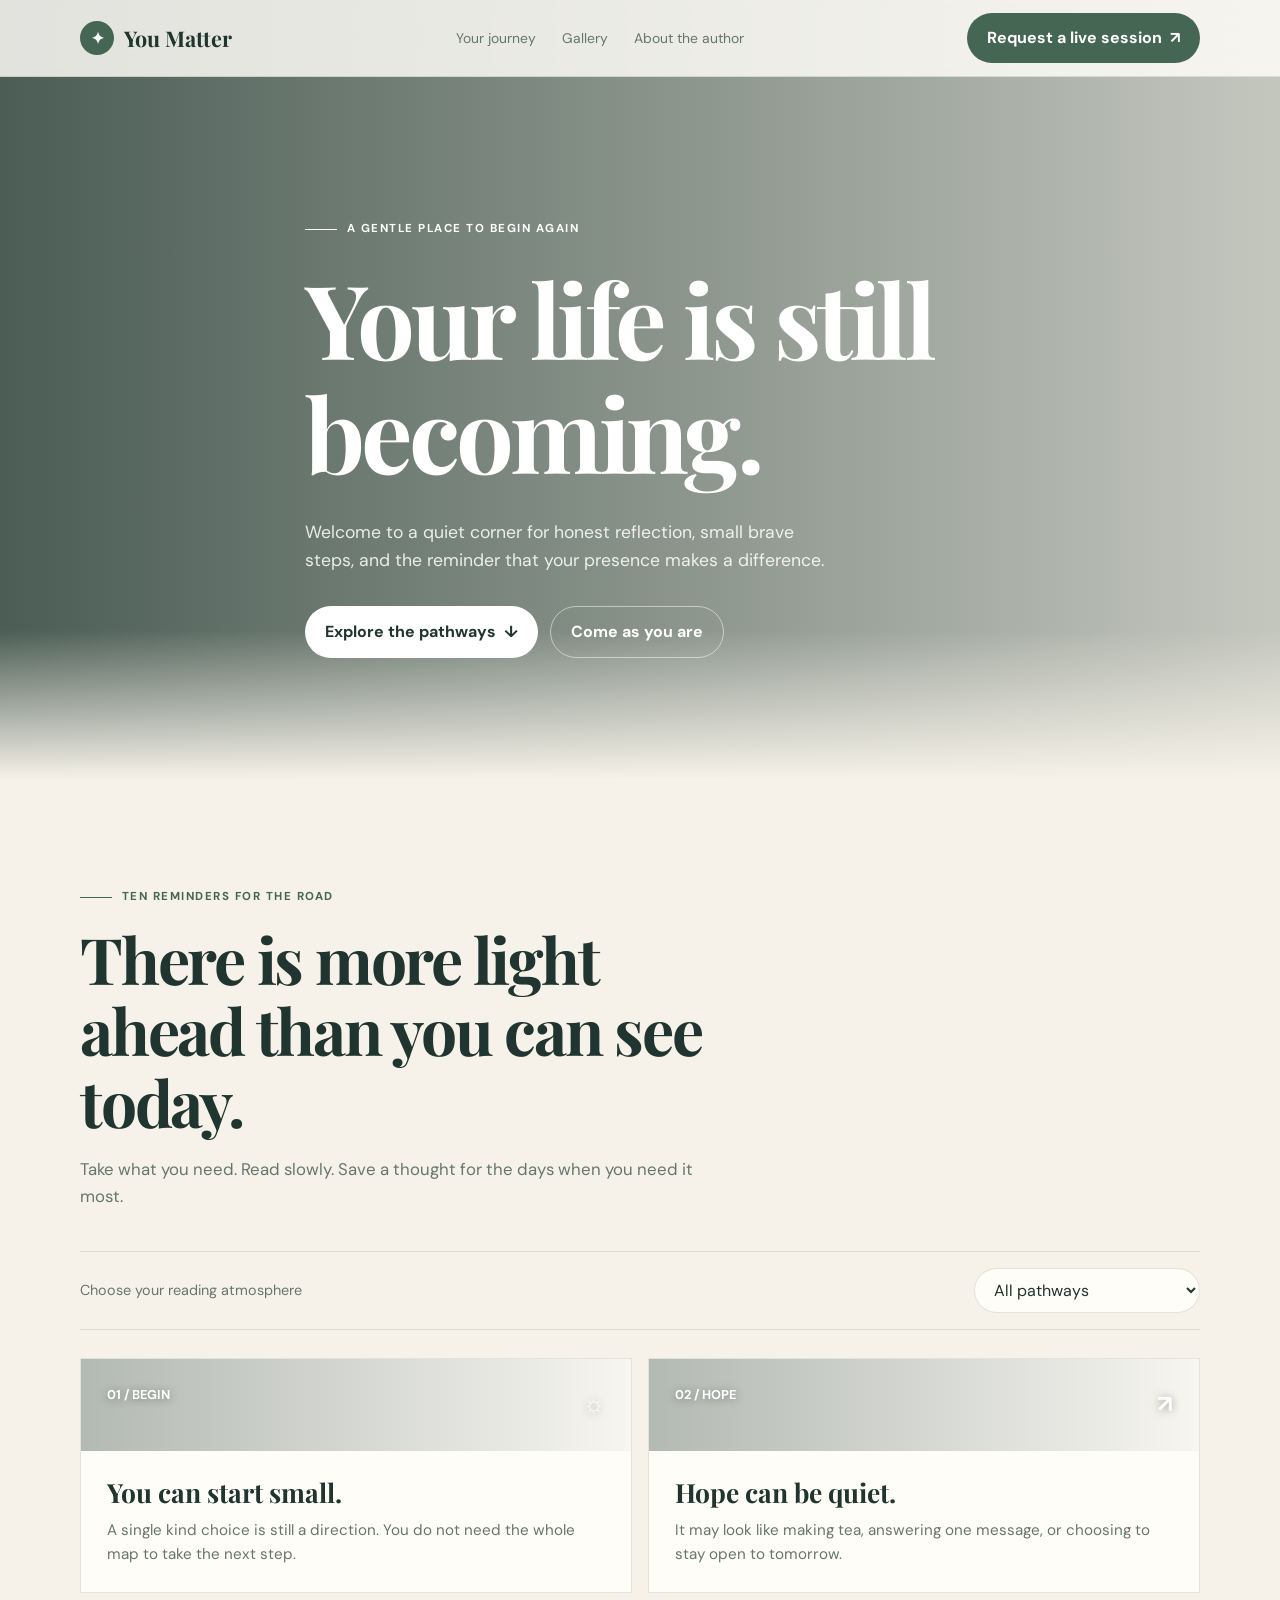
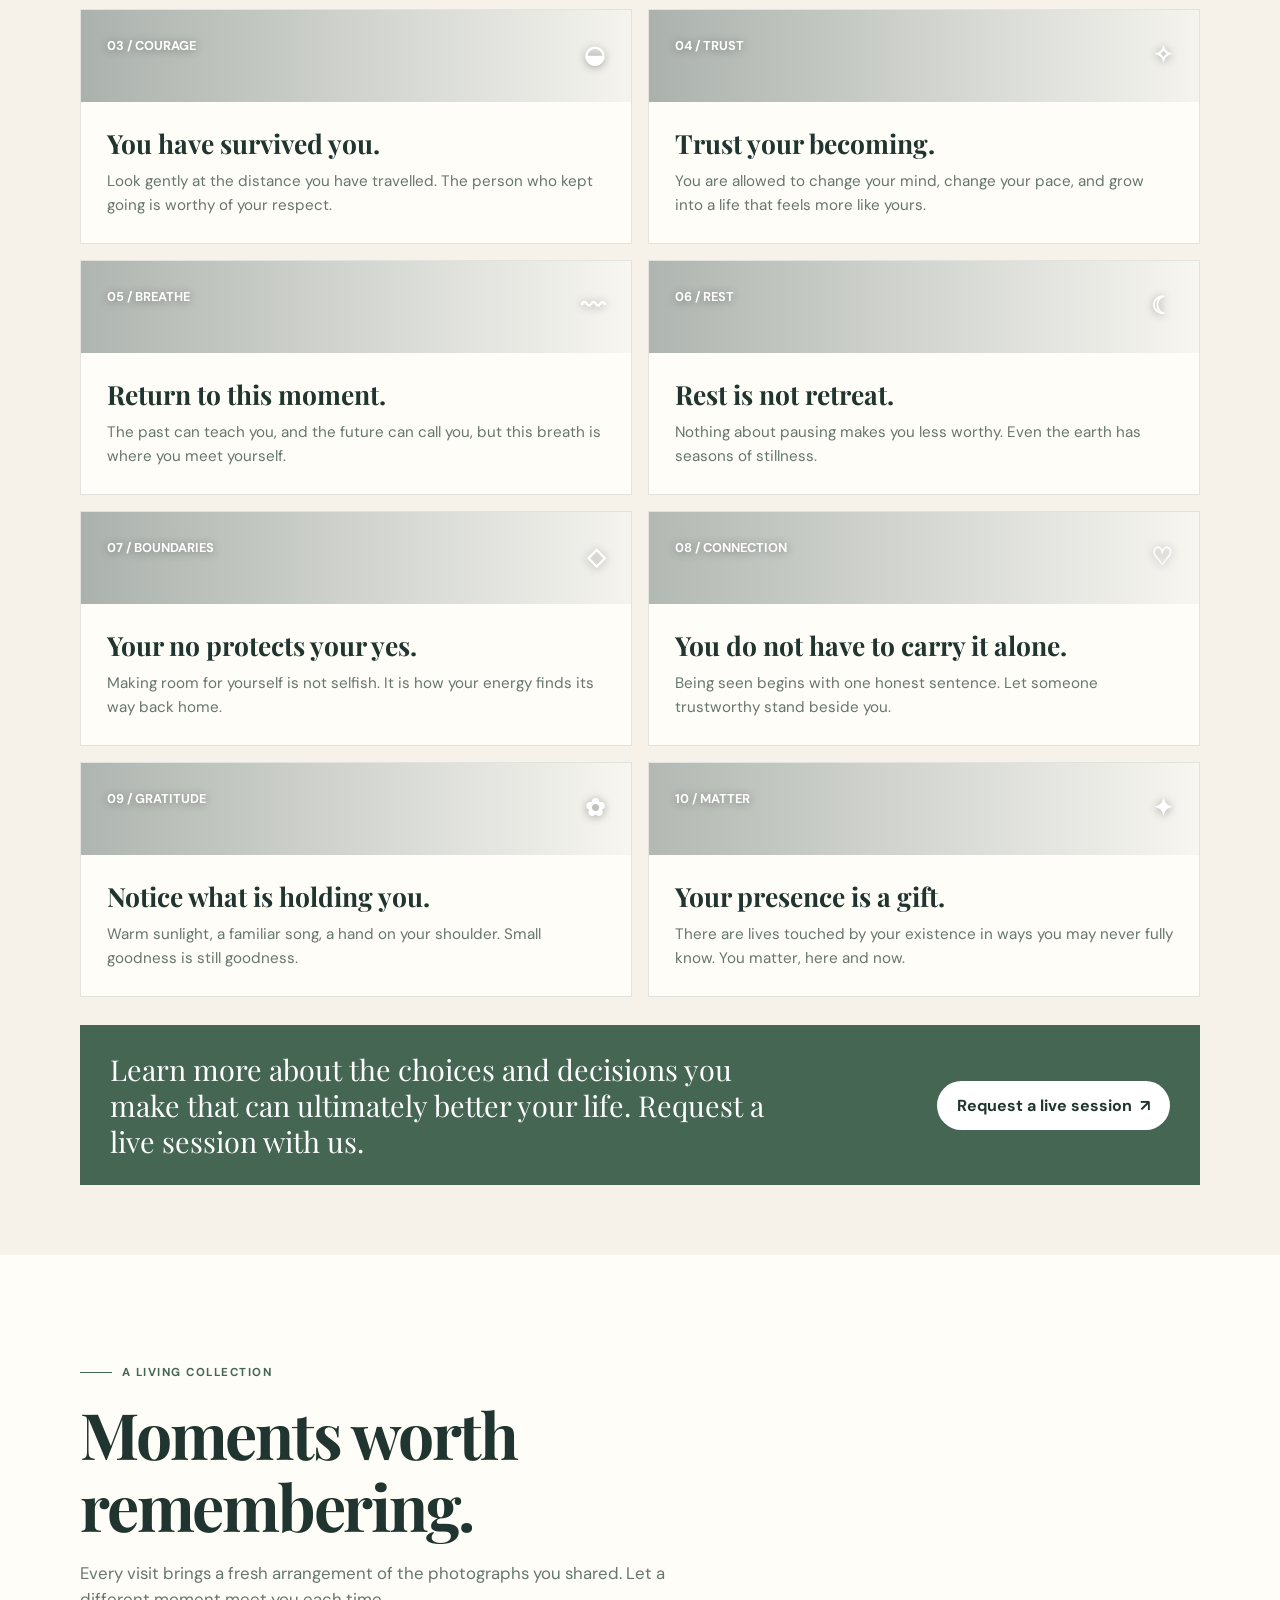
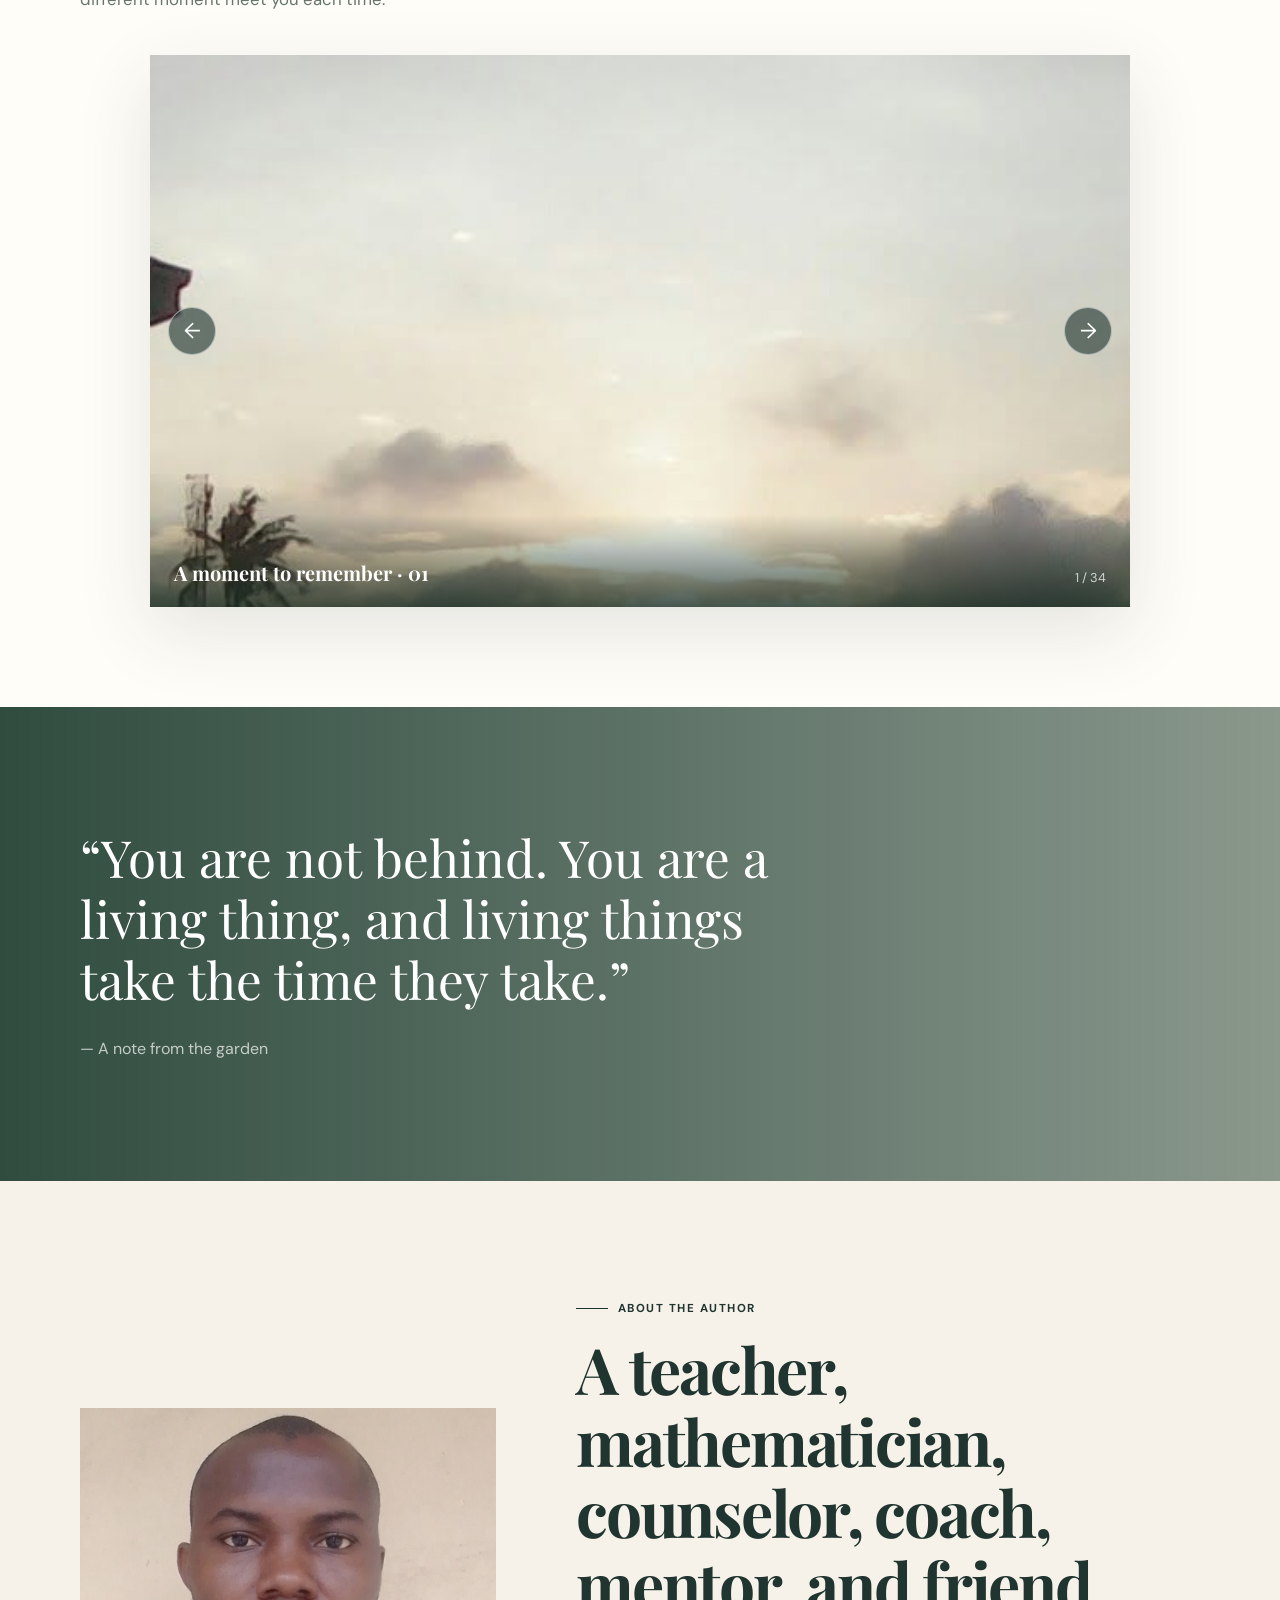
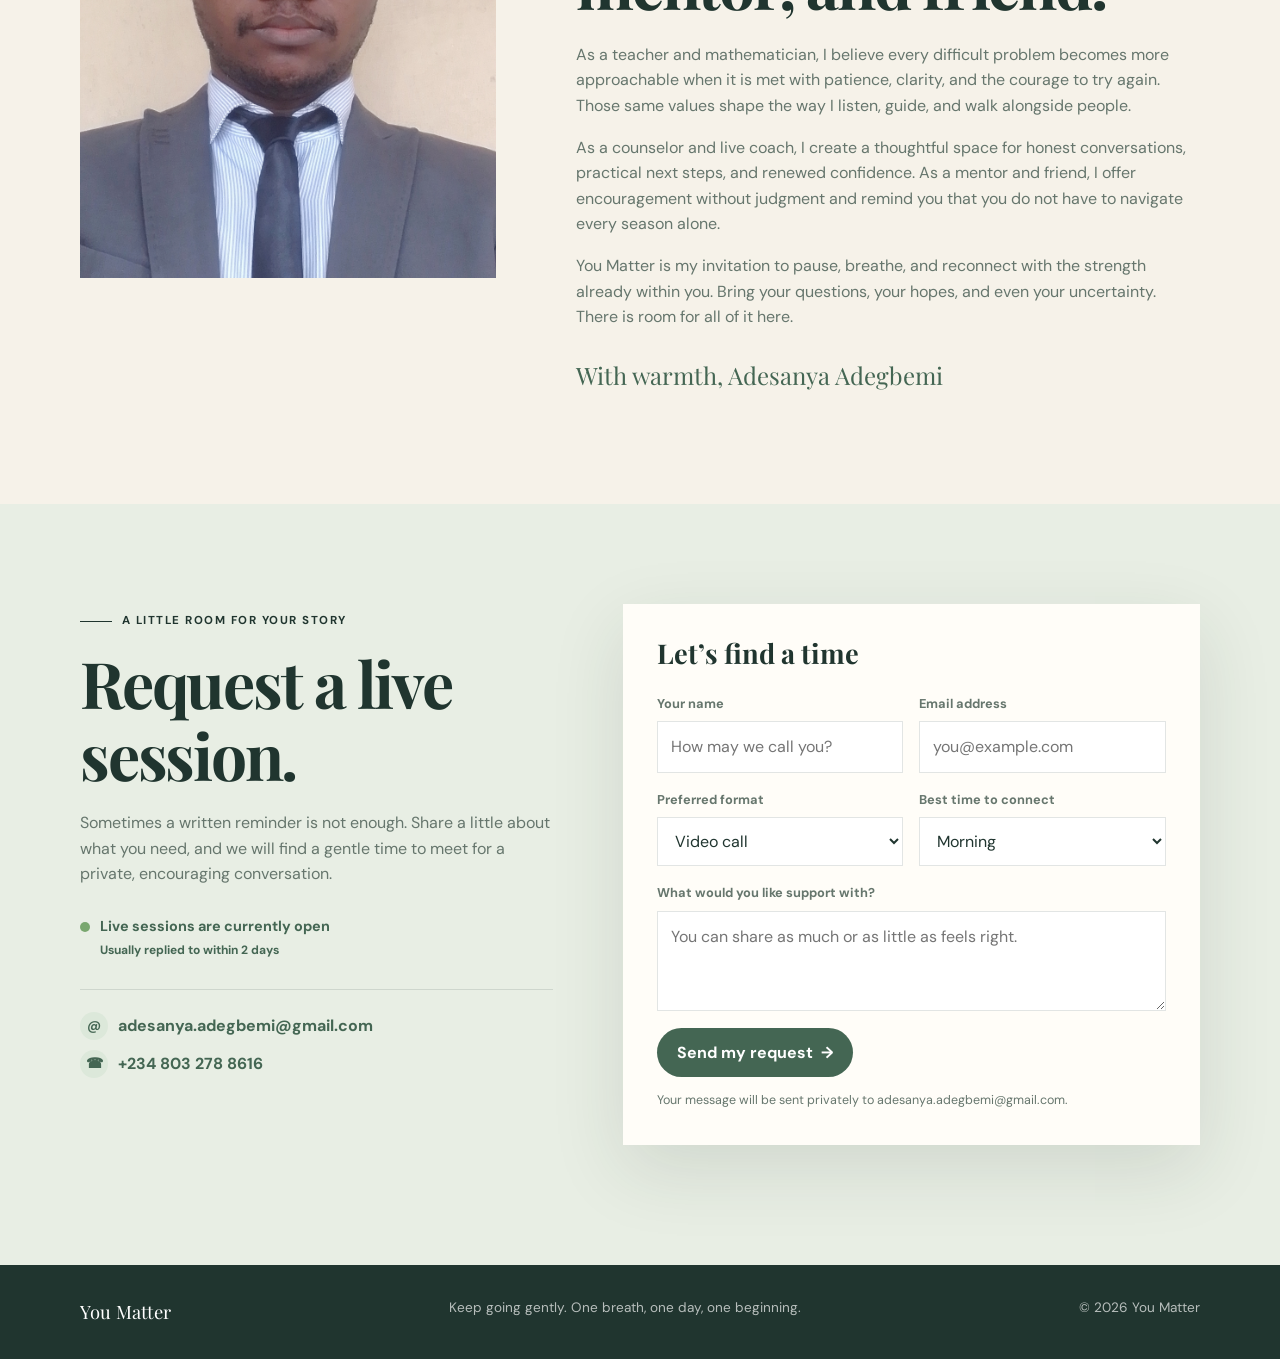
==== index.html @ 314496a4 "Create index.html" ====
<!DOCTYPE html>
<html lang="en">
<head>
    <meta charset="UTF-8">
    <meta name="viewport" content="width=device-width, initial-scale=1.0">
    <meta name="description" content="You Matter is a quiet place for hope, reflection, and meaningful connection.">
    <title>You Matter | A place to breathe and begin again</title>
    <link rel="preconnect" href="https://fonts.googleapis.com">
    <link rel="preconnect" href="https://fonts.gstatic.com" crossorigin>
    <link href="https://fonts.googleapis.com/css2?family=DM+Sans:wght@400;500;600;700&family=Playfair+Display:wght@500;600;700&display=swap" rel="stylesheet">
    <style>
        :root {
            --ink: #20352f;
            --muted: #66766d;
            --moss: #446653;
            --leaf: #87a68b;
            --cream: #f6f2e9;
            --paper: #fffdf8;
            --sun: #e7a95b;
            --line: rgba(32, 53, 47, .13);
            --shadow: 0 24px 70px rgba(33, 52, 43, .12);
        }

        * { box-sizing: border-box; }
        html { scroll-behavior: smooth; }
        body {
            margin: 0;
            color: var(--ink);
            background: var(--cream);
            font-family: 'DM Sans', sans-serif;
            line-height: 1.6;
        }
        a { color: inherit; text-decoration: none; }
        button, input, select, textarea { font: inherit; }
        button { cursor: pointer; }
        .container { width: min(1120px, calc(100% - 40px)); margin: 0 auto; }

        .site-header {
            position: fixed; z-index: 10; top: 0; width: 100%;
            background: rgba(255, 253, 248, .84); border-bottom: 1px solid var(--line);
            backdrop-filter: blur(16px);
        }
        .nav { min-height: 76px; display: flex; align-items: center; justify-content: space-between; gap: 30px; }
        .brand { display: flex; align-items: center; gap: 10px; font-family: 'Playfair Display', serif; font-size: 1.35rem; font-weight: 700; }
        .brand-mark { display: grid; place-items: center; width: 34px; height: 34px; color: #fff; border-radius: 50%; background: var(--moss); font-size: 1rem; }
        .nav-links { display: flex; align-items: center; gap: 26px; font-size: .87rem; color: var(--muted); }
        .nav-links a:hover { color: var(--ink); }
        .nav-cta, .button { display: inline-flex; align-items: center; justify-content: center; gap: 8px; border: 0; border-radius: 100px; padding: 12px 20px; background: var(--moss); color: #fff; font-weight: 700; transition: transform .2s, background .2s; }
        .nav-cta:hover, .button:hover { transform: translateY(-2px); background: #2f4d3b; }
        .button.light { background: #fff; color: var(--ink); }
        .button.outline { background: transparent; border: 1px solid var(--line); color: var(--ink); }

        .hero { min-height: 780px; display: flex; align-items: center; position: relative; overflow: hidden; background: linear-gradient(90deg, rgba(21, 46, 38, .76), rgba(21, 46, 38, .22)), url('https://images.unsplash.com/photo-1500534623283-312aade485b7?auto=format&fit=crop&w=2200&q=85') center/cover; color: #fff; }
        .hero::after { content: ''; position: absolute; inset: auto 0 0; height: 150px; background: linear-gradient(transparent, var(--cream)); }
        .hero-content { position: relative; z-index: 1; width: min(670px, 100%); padding-top: 90px; animation: rise .8s ease both; }
        .eyebrow { display: inline-flex; align-items: center; gap: 10px; letter-spacing: .13em; text-transform: uppercase; font-size: .72rem; font-weight: 700; }
        .eyebrow::before { content: ''; width: 32px; height: 1px; background: currentColor; }
        h1, h2, h3 { margin: 0; font-family: 'Playfair Display', serif; line-height: 1.12; }
        h1 { max-width: 650px; margin-top: 22px; font-size: clamp(3.5rem, 8vw, 6.6rem); letter-spacing: -.04em; }
        .hero p { max-width: 520px; margin: 28px 0 32px; color: rgba(255,255,255,.86); font-size: 1.1rem; }
        .hero-actions { display: flex; flex-wrap: wrap; gap: 12px; }

        .intro { padding: 100px 0 70px; }
        .section-heading { max-width: 650px; margin-bottom: 42px; }
        .section-heading .eyebrow { color: var(--moss); margin-bottom: 16px; }
        h2 { font-size: clamp(2.3rem, 5vw, 4rem); letter-spacing: -.035em; }
        .section-heading p { margin: 18px 0 0; color: var(--muted); font-size: 1.05rem; }
        .theme-bar { display: flex; align-items: center; justify-content: space-between; gap: 20px; border-top: 1px solid var(--line); border-bottom: 1px solid var(--line); padding: 16px 0; margin-bottom: 28px; }
        .theme-bar label { color: var(--muted); font-size: .9rem; }
        select { border: 1px solid var(--line); border-radius: 100px; padding: 10px 36px 10px 15px; color: var(--ink); background: var(--paper); }
        .paths { display: grid; grid-template-columns: repeat(2, 1fr); gap: 16px; }
        .path-card { min-height: 235px; display: flex; flex-direction: column; justify-content: space-between; position: relative; overflow: hidden; padding: 26px; border: 1px solid var(--line); background: var(--paper); transition: transform .25s, box-shadow .25s; }
        .path-card::before { content: ''; position: absolute; inset: 0 0 auto; height: 92px; background-position: center; background-size: cover; opacity: .9; }
        .path-card[data-theme="hope"]::before { background-image: linear-gradient(90deg, rgba(32,53,47,.38), rgba(32,53,47,.04)), url('https://images.unsplash.com/photo-1470770841072-f978cf4d019e?auto=format&fit=crop&w=900&q=80'); }
        .path-card[data-theme="strength"]::before { background-image: linear-gradient(90deg, rgba(32,53,47,.42), rgba(32,53,47,.05)), url('https://images.unsplash.com/photo-1464822759023-fed622ff2c3b?auto=format&fit=crop&w=900&q=80'); }
        .path-card[data-theme="peace"]::before { background-image: linear-gradient(90deg, rgba(32,53,47,.4), rgba(32,53,47,.04)), url('https://images.unsplash.com/photo-1500534623283-312aade485b7?auto=format&fit=crop&w=900&q=80'); }
        .path-card:hover { transform: translateY(-5px); box-shadow: var(--shadow); }
        .path-top, .path-card > div:last-child { position: relative; z-index: 1; }
        .path-top { display: flex; justify-content: space-between; color: #fff; font-size: .8rem; font-weight: 700; text-shadow: 0 1px 8px rgba(0,0,0,.35); }
        .path-card h3 { margin: 30px 0 10px; font-size: 1.65rem; }
        .path-card p { margin: 0; color: var(--muted); font-size: .95rem; }
        .path-icon { font-size: 1.5rem; }
        .paths-cta { display: flex; align-items: center; justify-content: space-between; gap: 24px; margin-top: 28px; padding: 26px 30px; color: #fff; background: var(--moss); }
        .paths-cta p { max-width: 680px; margin: 0; font-family: 'Playfair Display', serif; font-size: clamp(1.25rem, 2.5vw, 1.8rem); line-height: 1.25; }
        .paths-cta .button { flex-shrink: 0; }

        .quote-band { position: relative; overflow: hidden; padding: 120px 0; color: #fff; background: linear-gradient(90deg, rgba(31, 62, 49, .92), rgba(31, 62, 49, .5)), url('https://images.unsplash.com/photo-1448375240586-882707db888b?auto=format&fit=crop&w=2000&q=85') center/cover; }
        .quote-band blockquote { max-width: 750px; margin: 0; font-family: 'Playfair Display', serif; font-size: clamp(2rem, 4vw, 3.4rem); line-height: 1.2; }
        .quote-band cite { display: block; margin-top: 25px; color: rgba(255,255,255,.7); font-style: normal; }

        .gallery-section { padding: 100px 0; background: var(--paper); }
        .gallery-viewer { position: relative; overflow: hidden; aspect-ratio: 16 / 9; max-width: 980px; margin: 0 auto; background: var(--ink); box-shadow: var(--shadow); }
        .gallery-viewer button { position: absolute; z-index: 1; top: 50%; display: grid; place-items: center; width: 48px; height: 48px; border: 1px solid rgba(255,255,255,.5); border-radius: 50%; color: #fff; background: rgba(32,53,47,.62); font-size: 1.35rem; transform: translateY(-50%); transition: background .2s, transform .2s; }
        .gallery-viewer button:hover { background: var(--moss); transform: translateY(-50%) scale(1.06); }
        .gallery-viewer .gallery-prev { left: 18px; }
        .gallery-viewer .gallery-next { right: 18px; }
        .gallery-slide { width: 100%; height: 100%; margin: 0; }
        .gallery-slide img { width: 100%; height: 100%; display: block; object-fit: cover; cursor: pointer; }
        .gallery-caption { position: absolute; right: 0; bottom: 0; left: 0; display: flex; justify-content: space-between; gap: 15px; padding: 42px 24px 18px; color: #fff; background: linear-gradient(transparent, rgba(24,44,35,.8)); pointer-events: none; }
        .gallery-caption strong { font-family: 'Playfair Display', serif; font-size: 1.25rem; }
        .gallery-caption span { align-self: end; color: rgba(255,255,255,.75); font-size: .8rem; }

        .about { display: grid; grid-template-columns: .8fr 1.2fr; gap: 80px; align-items: center; padding: 110px 0; }
        .author-photo { min-height: 470px; background: url('20250915_070503.jpg') center/cover; }
        .about h2 { margin: 15px 0 22px; }
        .about p { color: var(--muted); }
        .signature { margin-top: 26px; font-family: 'Playfair Display', serif; font-size: 1.5rem; color: var(--moss); }
        .contact-details { display: grid; gap: 10px; margin-top: 28px; padding-top: 22px; border-top: 1px solid var(--line); }
        .contact-details a { display: inline-flex; align-items: center; gap: 10px; width: fit-content; color: var(--moss); font-weight: 700; }
        .contact-details a:hover { color: var(--ink); }
        .contact-icon { display: grid; place-items: center; width: 28px; height: 28px; border-radius: 50%; background: #dce8da; font-size: .85rem; }

        .live-section { padding: 100px 0 120px; background: #e8eee4; }
        .live-grid { display: grid; grid-template-columns: .9fr 1.1fr; gap: 70px; align-items: start; }
        .live-intro h2 { margin: 16px 0 20px; }
        .live-intro p { color: var(--muted); }
        .availability { display: flex; gap: 10px; margin-top: 28px; color: var(--moss); font-weight: 700; font-size: .9rem; }
        .availability span { width: 10px; height: 10px; margin-top: 7px; border-radius: 50%; background: #79a76f; }
        .form-card { padding: 34px; background: var(--paper); box-shadow: var(--shadow); }
        .form-card h3 { font-size: 1.7rem; margin-bottom: 25px; }
        .form-row { display: grid; grid-template-columns: 1fr 1fr; gap: 16px; }
        .field { display: flex; flex-direction: column; gap: 7px; margin-bottom: 17px; }
        .field label { font-size: .8rem; font-weight: 700; color: var(--muted); }
        .field input, .field select, .field textarea { width: 100%; border: 1px solid var(--line); border-radius: 0; padding: 12px 13px; outline: 0; color: var(--ink); background: #fff; }
        .field textarea { min-height: 100px; resize: vertical; }
        .field input:focus, .field select:focus, .field textarea:focus { border-color: var(--moss); box-shadow: 0 0 0 3px rgba(68,102,83,.12); }
        .form-note { margin: 14px 0 0; color: var(--muted); font-size: .78rem; }
        .success { display: none; margin-top: 18px; padding: 14px; color: #315e3a; background: #e1f0dc; font-size: .9rem; }
        .success.show { display: block; }
        footer { padding: 32px 0; background: var(--ink); color: rgba(255,255,255,.68); font-size: .85rem; }
        .footer-inner { display: flex; justify-content: space-between; gap: 20px; }
        .footer-brand { color: #fff; font-family: 'Playfair Display', serif; font-size: 1.15rem; }

        @keyframes rise { from { opacity: 0; transform: translateY(20px); } to { opacity: 1; transform: translateY(0); } }
        @media (max-width: 760px) {
            .container { width: min(100% - 28px, 560px); }
            .nav { min-height: 66px; }
            .nav-links { display: none; }
            .nav-cta { padding: 10px 14px; font-size: .8rem; }
            .hero { min-height: 700px; }
            .hero-content { padding-top: 80px; }
            .paths, .about, .live-grid { grid-template-columns: 1fr; }
            .paths { gap: 12px; }
            .path-card { min-height: 190px; }
            .paths-cta { align-items: flex-start; flex-direction: column; padding: 24px; }
            .about { gap: 36px; padding: 80px 0; }
            .author-photo { min-height: 330px; }
            .quote-band { padding: 80px 0; }
            .gallery-viewer { aspect-ratio: 4 / 3; }
            .gallery-viewer button { width: 40px; height: 40px; }
            .gallery-viewer .gallery-prev { left: 10px; }
            .gallery-viewer .gallery-next { right: 10px; }
            .gallery-caption { padding: 36px 15px 12px; }
            .form-row { grid-template-columns: 1fr; gap: 0; }
            .theme-bar { align-items: flex-start; flex-direction: column; }
            .footer-inner { flex-direction: column; }
        }
    </style>
</head>
<body>
    <header class="site-header">
        <nav class="nav container" aria-label="Main navigation">
            <a class="brand" href="#home"><span class="brand-mark">✦</span> You Matter</a>
            <div class="nav-links">
                <a href="#paths">Your journey</a>
                <a href="#gallery">Gallery</a>
                <a href="#about">About the author</a>
            </div>
            <a class="nav-cta" href="#live">Request a live session <span aria-hidden="true">↗</span></a>
        </nav>
    </header>

    <main>
        <section class="hero" id="home">
            <div class="container hero-content">
                <span class="eyebrow">A gentle place to begin again</span>
                <h1>Your life is still becoming.</h1>
                <p>Welcome to a quiet corner for honest reflection, small brave steps, and the reminder that your presence makes a difference.</p>
                <div class="hero-actions"><a class="button light" href="#paths">Explore the pathways <span aria-hidden="true">↓</span></a><a class="button outline" href="#live" style="color:#fff;border-color:rgba(255,255,255,.5)">Come as you are</a></div>
            </div>
        </section>

        <section class="intro container" id="paths">
            <div class="section-heading">
                <span class="eyebrow">Ten reminders for the road</span>
                <h2>There is more light ahead than you can see today.</h2>
                <p>Take what you need. Read slowly. Save a thought for the days when you need it most.</p>
            </div>
            <div class="theme-bar"><label for="theme-select">Choose your reading atmosphere</label><select id="theme-select"><option value="all">All pathways</option><option value="hope">Hope & beginnings</option><option value="strength">Strength & self-trust</option><option value="peace">Peace & presence</option></select></div>
            <div class="paths">
                <article class="path-card" data-theme="hope"><div class="path-top"><span>01 / BEGIN</span><span class="path-icon">☼</span></div><div><h3>You can start small.</h3><p>A single kind choice is still a direction. You do not need the whole map to take the next step.</p></div></article>
                <article class="path-card" data-theme="hope"><div class="path-top"><span>02 / HOPE</span><span class="path-icon">↗</span></div><div><h3>Hope can be quiet.</h3><p>It may look like making tea, answering one message, or choosing to stay open to tomorrow.</p></div></article>
                <article class="path-card" data-theme="strength"><div class="path-top"><span>03 / COURAGE</span><span class="path-icon">◒</span></div><div><h3>You have survived you.</h3><p>Look gently at the distance you have travelled. The person who kept going is worthy of your respect.</p></div></article>
                <article class="path-card" data-theme="strength"><div class="path-top"><span>04 / TRUST</span><span class="path-icon">✧</span></div><div><h3>Trust your becoming.</h3><p>You are allowed to change your mind, change your pace, and grow into a life that feels more like yours.</p></div></article>
                <article class="path-card" data-theme="peace"><div class="path-top"><span>05 / BREATHE</span><span class="path-icon">〰</span></div><div><h3>Return to this moment.</h3><p>The past can teach you, and the future can call you, but this breath is where you meet yourself.</p></div></article>
                <article class="path-card" data-theme="peace"><div class="path-top"><span>06 / REST</span><span class="path-icon">☾</span></div><div><h3>Rest is not retreat.</h3><p>Nothing about pausing makes you less worthy. Even the earth has seasons of stillness.</p></div></article>
                <article class="path-card" data-theme="strength"><div class="path-top"><span>07 / BOUNDARIES</span><span class="path-icon">◇</span></div><div><h3>Your no protects your yes.</h3><p>Making room for yourself is not selfish. It is how your energy finds its way back home.</p></div></article>
                <article class="path-card" data-theme="hope"><div class="path-top"><span>08 / CONNECTION</span><span class="path-icon">♡</span></div><div><h3>You do not have to carry it alone.</h3><p>Being seen begins with one honest sentence. Let someone trustworthy stand beside you.</p></div></article>
                <article class="path-card" data-theme="peace"><div class="path-top"><span>09 / GRATITUDE</span><span class="path-icon">✿</span></div><div><h3>Notice what is holding you.</h3><p>Warm sunlight, a familiar song, a hand on your shoulder. Small goodness is still goodness.</p></div></article>
                <article class="path-card" data-theme="hope"><div class="path-top"><span>10 / MATTER</span><span class="path-icon">✦</span></div><div><h3>Your presence is a gift.</h3><p>There are lives touched by your existence in ways you may never fully know. You matter, here and now.</p></div></article>
            </div>
            <div class="paths-cta"><p>Learn more about the choices and decisions you make that can ultimately better your life. Request a live session with us.</p><a class="button light" href="#live">Request a live session <span aria-hidden="true">↗</span></a></div>
        </section>

        <section class="gallery-section" id="gallery">
            <div class="container">
                <div class="section-heading">
                    <span class="eyebrow">A living collection</span>
                    <h2>Moments worth remembering.</h2>
                    <p>Every visit brings a fresh arrangement of the photographs you shared. Let a different moment meet you each time.</p>
                </div>
                <div class="gallery-viewer" id="gallery-viewer" aria-label="Photo gallery">
                    <button class="gallery-prev" type="button" aria-label="Show previous image">←</button>
                    <figure class="gallery-slide"><img id="gallery-image" src="" alt="You Matter gallery image"></figure>
                    <div class="gallery-caption"><strong id="gallery-caption">A moment to remember</strong><span id="gallery-count">1 / 5</span></div>
                    <button class="gallery-next" type="button" aria-label="Show next image">→</button>
                </div>
            </div>
        </section>

        <section class="quote-band"><div class="container"><blockquote>“You are not behind. You are a living thing, and living things take the time they take.”</blockquote><cite>— A note from the garden</cite></div></section>

        <section class="about container" id="about">
            <div class="author-photo" role="img" aria-label="Portrait of the You Matter author"></div>
            <div><span class="eyebrow">About the author</span><h2>A teacher, mathematician, counselor, coach, mentor, and friend.</h2><p>As a teacher and mathematician, I believe every difficult problem becomes more approachable when it is met with patience, clarity, and the courage to try again. Those same values shape the way I listen, guide, and walk alongside people.</p><p>As a counselor and live coach, I create a thoughtful space for honest conversations, practical next steps, and renewed confidence. As a mentor and friend, I offer encouragement without judgment and remind you that you do not have to navigate every season alone.</p><p>You Matter is my invitation to pause, breathe, and reconnect with the strength already within you. Bring your questions, your hopes, and even your uncertainty. There is room for all of it here.</p><div class="signature">With warmth, Adesanya Adegbemi</div></div>
        </section>

        <section class="live-section" id="live">
            <div class="container live-grid">
                <div class="live-intro"><span class="eyebrow">A little room for your story</span><h2>Request a live session.</h2><p>Sometimes a written reminder is not enough. Share a little about what you need, and we will find a gentle time to meet for a private, encouraging conversation.</p><div class="availability"><span></span><div>Live sessions are currently open<br><small>Usually replied to within 2 days</small></div></div><div class="contact-details" aria-label="Live session contact details"><a href="mailto:adesanya.adegbemi@gmail.com"><span class="contact-icon" aria-hidden="true">@</span>adesanya.adegbemi@gmail.com</a><a href="tel:+2348032788616"><span class="contact-icon" aria-hidden="true">☎</span>+234 803 278 8616</a></div></div>
                <form class="form-card" id="session-form" action="https://formsubmit.co/ajax/adesanya.adegbemi@gmail.com" method="POST">
                    <input type="hidden" name="_subject" value="New You Matter live-session request">
                    <input type="hidden" name="_captcha" value="false">
                    <input type="hidden" name="_template" value="table">
                    <h3>Let’s find a time</h3>
                    <div class="form-row"><div class="field"><label for="name">Your name</label><input id="name" name="name" type="text" placeholder="How may we call you?" required></div><div class="field"><label for="email">Email address</label><input id="email" name="email" type="email" placeholder="you@example.com" required></div></div>
                    <div class="form-row"><div class="field"><label for="format">Preferred format</label><select id="format" name="format"><option>Video call</option><option>Audio call</option><option>Written check-in</option></select></div><div class="field"><label for="time">Best time to connect</label><select id="time" name="time"><option>Morning</option><option>Afternoon</option><option>Evening</option></select></div></div>
                    <div class="field"><label for="message">What would you like support with?</label><textarea id="message" name="message" placeholder="You can share as much or as little as feels right."></textarea></div>
                    <button class="button" type="submit">Send my request <span aria-hidden="true">→</span></button><p class="form-note">Your message will be sent privately to adesanya.adegbemi@gmail.com.</p><div class="success" id="success-message" role="status">Thank you for reaching out. Your request has been sent, and a reply will be sent to your email soon.</div>
                </form>
            </div>
        </section>
    </main>
    <footer><div class="container footer-inner"><span class="footer-brand">You Matter</span><span>Keep going gently. One breath, one day, one beginning.</span><span>© 2026 You Matter</span></div></footer>
    <script>
        const themeSelect = document.querySelector('#theme-select');
        const pathCards = document.querySelectorAll('.path-card');
        themeSelect.addEventListener('change', () => {
            const theme = themeSelect.value;
            pathCards.forEach(card => { card.hidden = theme !== 'all' && card.dataset.theme !== theme; });
        });

        const galleryImages = [
            '20251222_145605.jpg',
            '20251222_145714.jpg',
            '20251222_145742.jpg',
            '20251222_145803.jpg',
            '20251222_150037.jpg',
            'New folder/119672183_3713734505304624_782488471232849998_n.jpg',
            'New folder/20250702_135608.jpg',
            'New folder/20251015_135524.jpg',
            'New folder/20260118_105245.jpg',
            'New folder/482223021_9872894529388560_3268861719223735398_n.jpg',
            'New folder/482341567_18449894104077189_9206114585399908400_n.jpg',
            'New folder/510121607_24393964223521683_6430517927207668478_n.jpg',
            'New folder/513252538_24448696324715139_7081551167270172136_n.jpg',
            'New folder/513826944_24448696614715110_7284246900594705920_n.jpg',
            'New folder/514326657_24450154434569328_9089355597791629010_n.jpg',
            'New folder/514565390_24490792297172208_7124853209198083438_n.jpg',
            'New folder/515259741_24490792093838895_8370519060890587112_n.jpg',
            'New folder/51543321_2378409202170501_2474976523522670592_n.jpg',
            'New folder/515444242_24511059755145462_5880155016665812923_n.jpg',
            'New folder/515702817_24511059781812126_404205867430389078_n.jpg',
            'New folder/51584484_2378409395503815_2626304370437783552_n.jpg',
            'New folder/515947395_24518811681036936_6086755612314635518_n.jpg',
            'New folder/516191297_24518811564370281_4395396715131234259_n.jpg',
            'New folder/516351510_24518811747703596_5501336566301859677_n.jpg',
            'New folder/516608378_24518811581036946_2524091334612039560_n.jpg',
            'New folder/51668562_2378409058837182_2765396040210186240_n.jpg',
            'New folder/517018679_24518811697703601_3507012649391739732_n.jpg',
            'New folder/517123125_24518811751036929_3316152467966325622_n.jpg',
            'New folder/517181450_24518811621036942_8997928066455699957_n.jpg',
            'New folder/517346435_24511059735145464_1284955449581485394_n.jpg',
            'New folder/51899392_2378408788837209_3869394976802603008_n.jpg',
            'New folder/60796341_2525697760774977_6153966039496392704_n.jpg',
            'New folder/IMG-20251222-WA0026.jpg',
            'New folder/IMG_20230214_110033.jpg'
        ];
        for (let index = galleryImages.length - 1; index > 0; index -= 1) {
            const randomIndex = Math.floor(Math.random() * (index + 1));
            [galleryImages[index], galleryImages[randomIndex]] = [galleryImages[randomIndex], galleryImages[index]];
        }
        let galleryIndex = 0;
        const galleryImage = document.querySelector('#gallery-image');
        const galleryCaption = document.querySelector('#gallery-caption');
        const galleryCount = document.querySelector('#gallery-count');
        const showGalleryImage = index => {
            galleryIndex = (index + galleryImages.length) % galleryImages.length;
            galleryImage.src = galleryImages[galleryIndex];
            galleryImage.alt = `You Matter gallery image ${galleryIndex + 1} of ${galleryImages.length}`;
            galleryCaption.textContent = `A moment to remember · ${String(galleryIndex + 1).padStart(2, '0')}`;
            galleryCount.textContent = `${galleryIndex + 1} / ${galleryImages.length}`;
        };
        document.querySelector('.gallery-prev').addEventListener('click', () => showGalleryImage(galleryIndex - 1));
        document.querySelector('.gallery-next').addEventListener('click', () => showGalleryImage(galleryIndex + 1));
        galleryImage.addEventListener('click', () => showGalleryImage(galleryIndex + 1));
        showGalleryImage(0);

        document.querySelector('#session-form').addEventListener('submit', async event => {
            event.preventDefault();
            const submitButton = event.target.querySelector('button[type="submit"]');
            submitButton.disabled = true;
            submitButton.innerHTML = 'Sending request <span aria-hidden="true">…</span>';
            try {
                const response = await fetch(event.target.action, {
                    method: 'POST',
                    body: new FormData(event.target),
                    headers: { Accept: 'application/json' }
                });
                if (!response.ok) throw new Error('Email service unavailable');
                document.querySelector('#success-message').classList.add('show');
                event.target.reset();
                submitButton.disabled = false;
                submitButton.innerHTML = 'Send my request <span aria-hidden="true">→</span>';
            } catch (error) {
                submitButton.disabled = false;
                submitButton.innerHTML = 'Try sending again <span aria-hidden="true">↻</span>';
                document.querySelector('#success-message').textContent = 'The request could not be sent right now. Please email adesanya.adegbemi@gmail.com directly.';
                document.querySelector('#success-message').classList.add('show');
            }
        });
    </script>
</body>
</html>
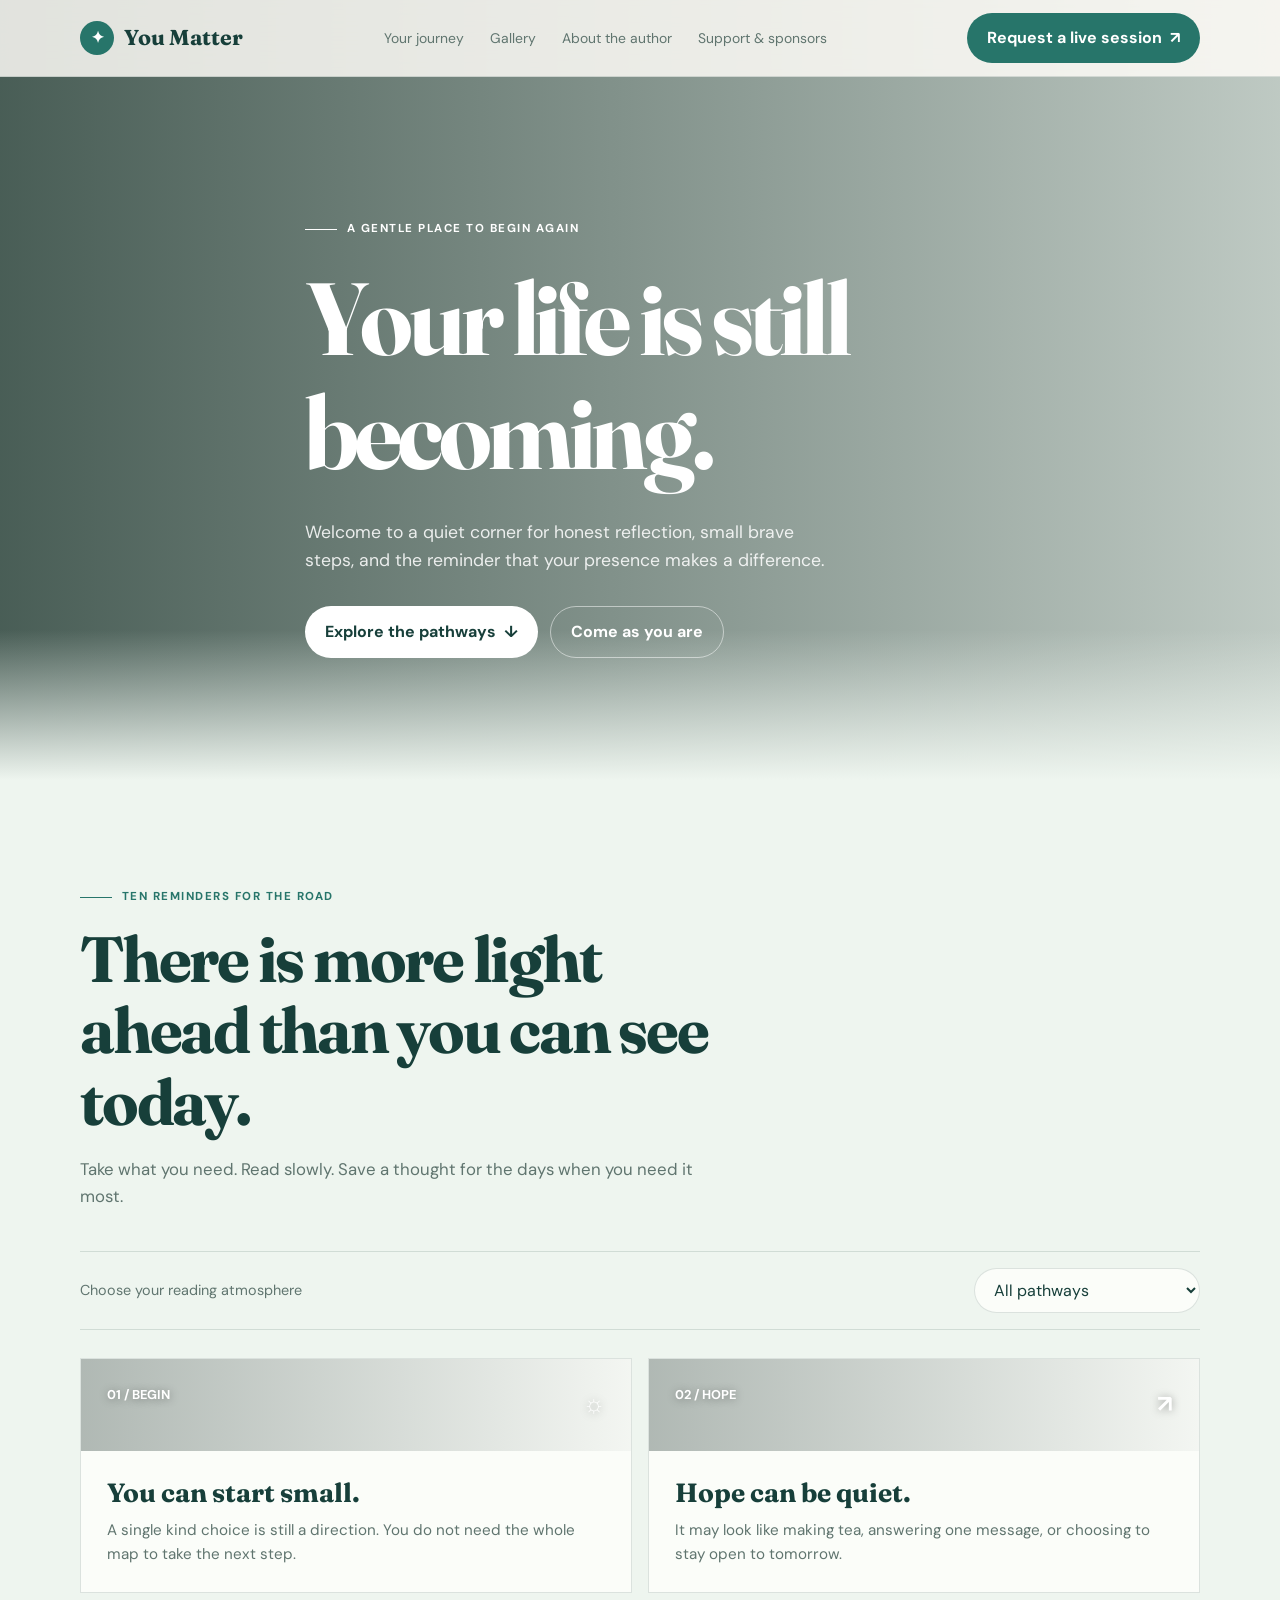
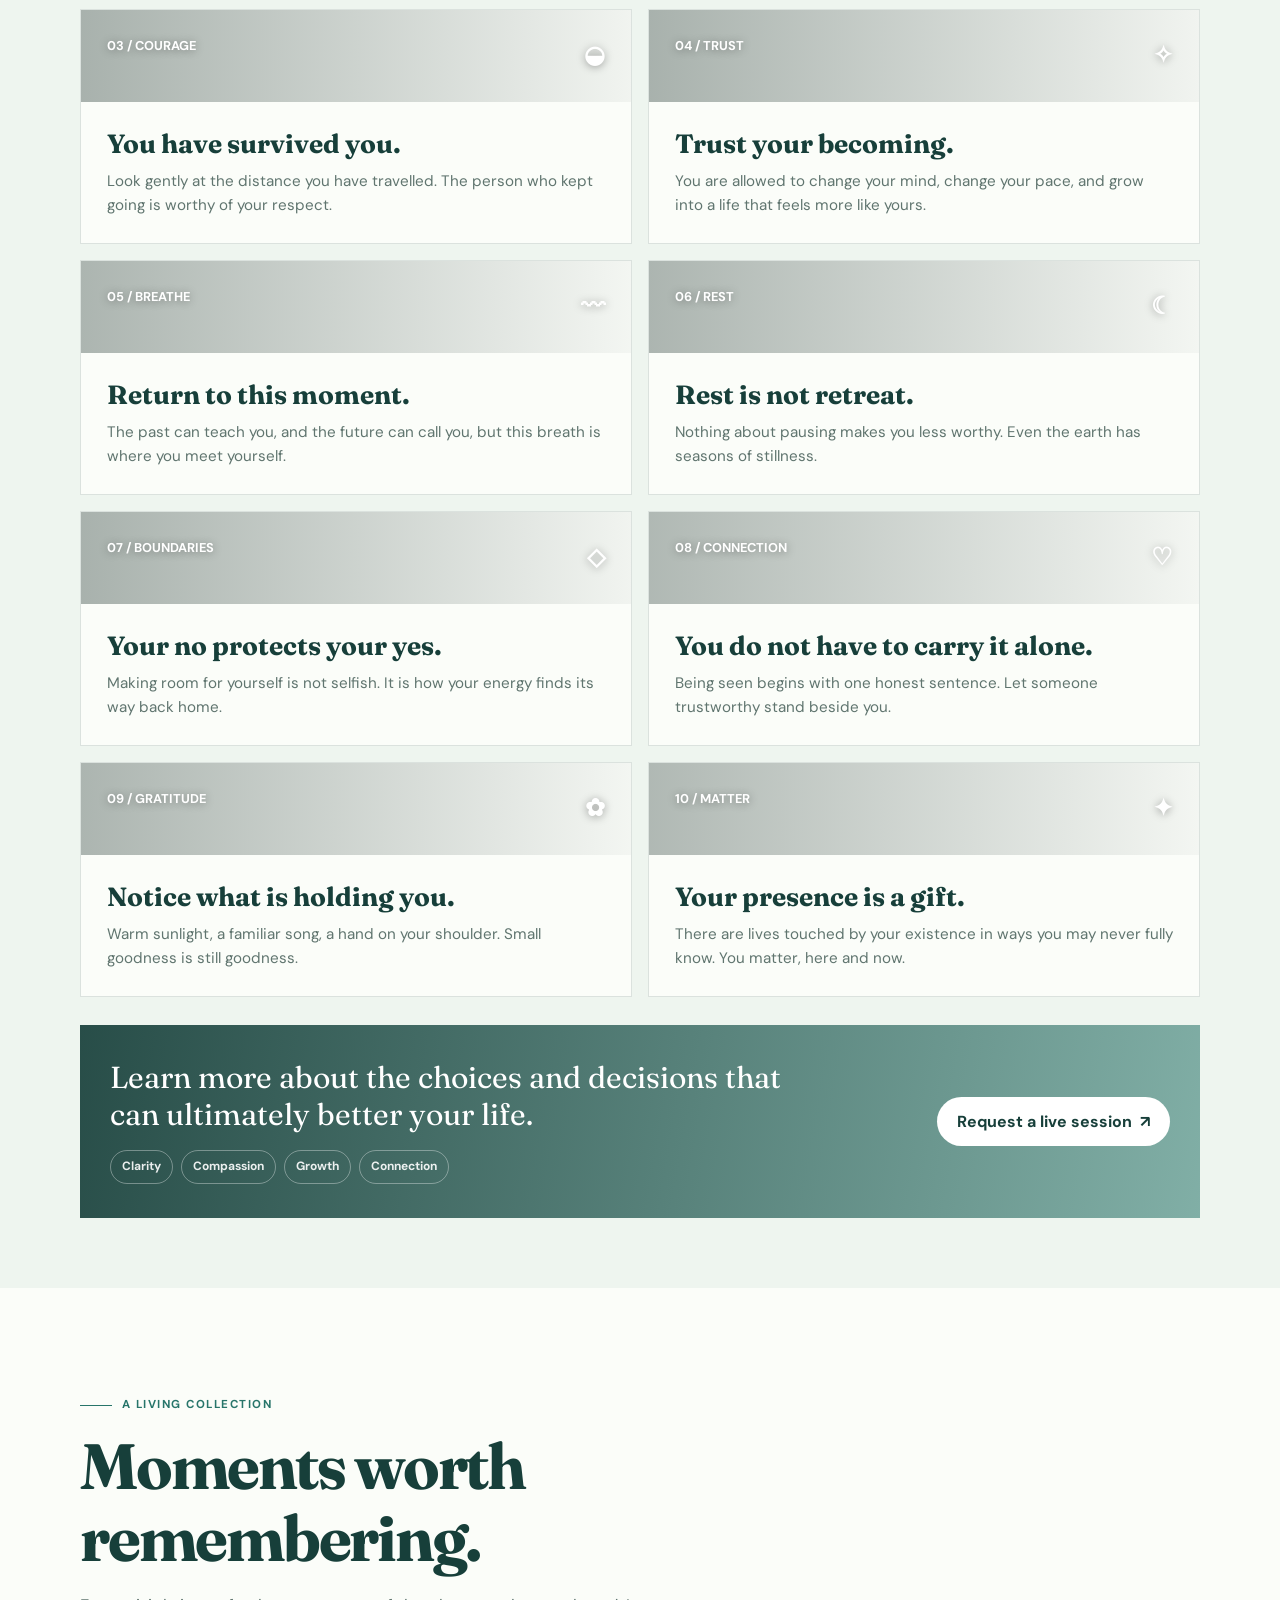
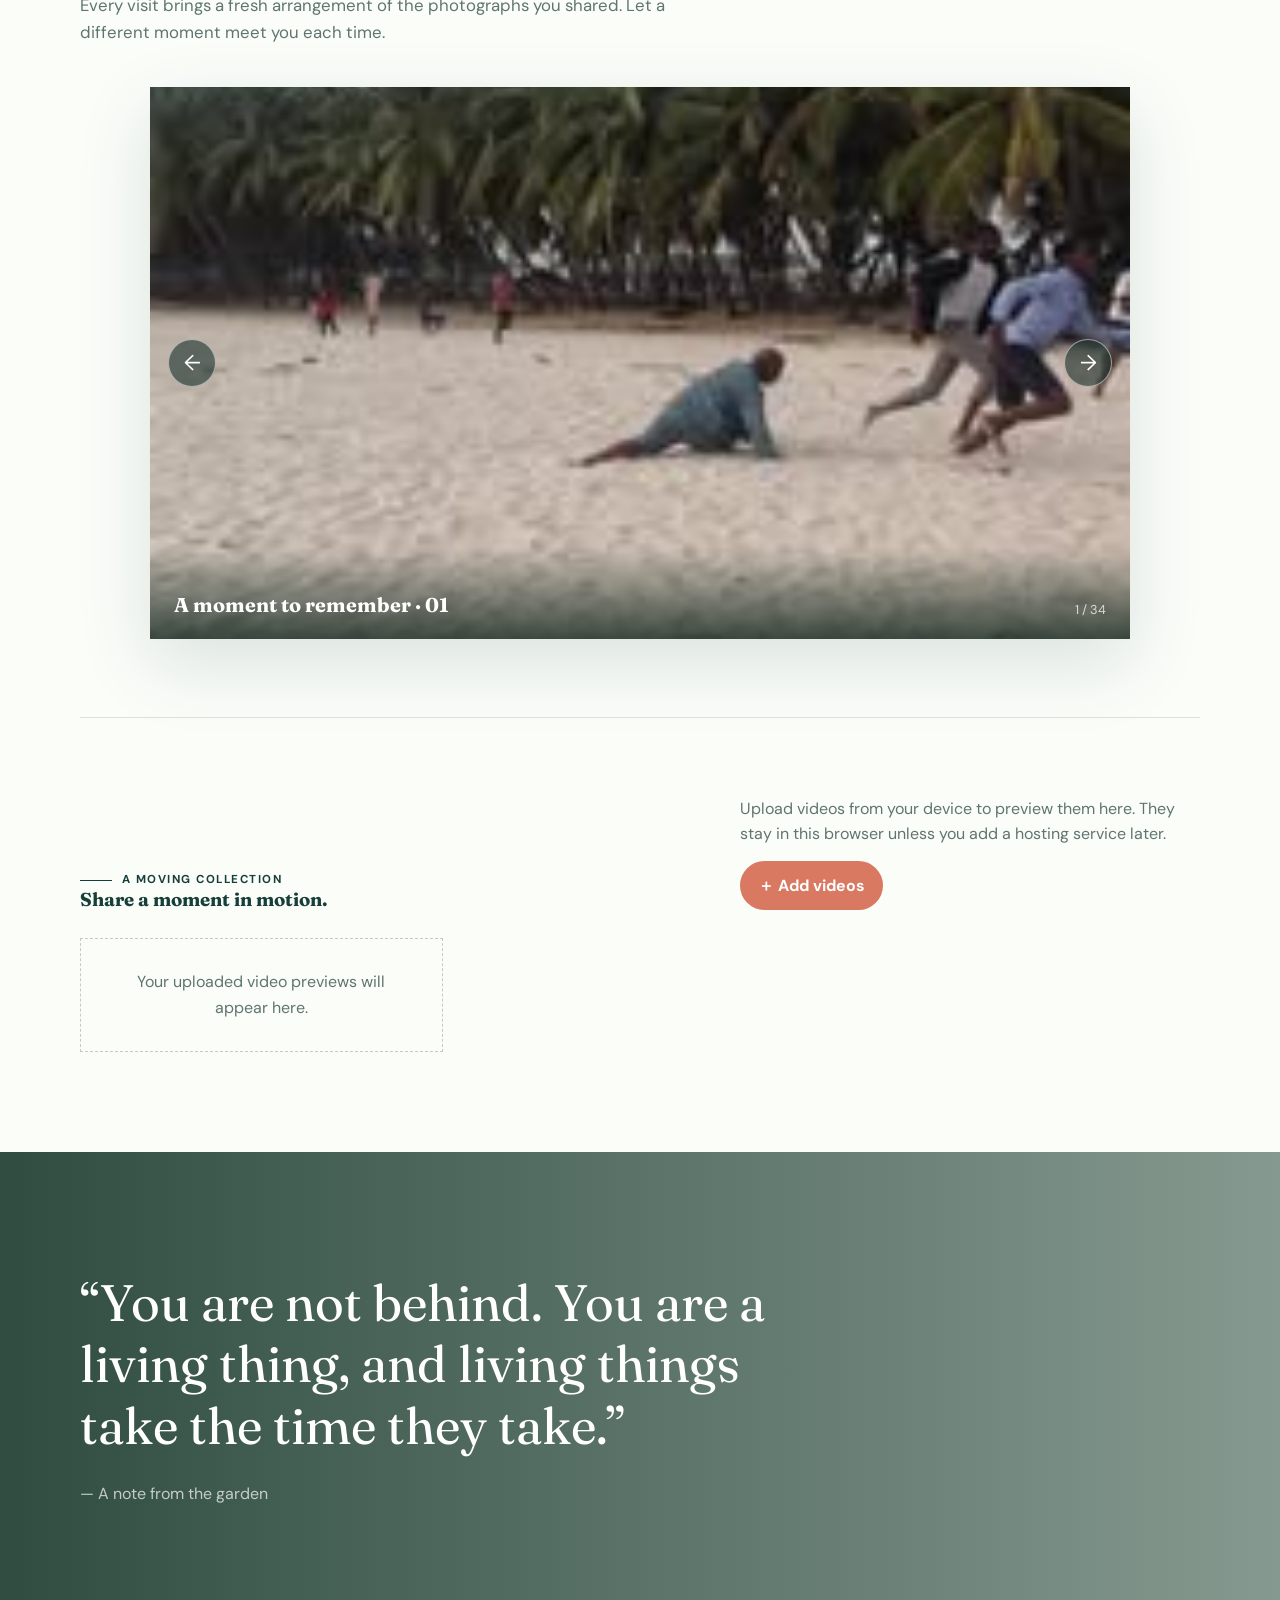
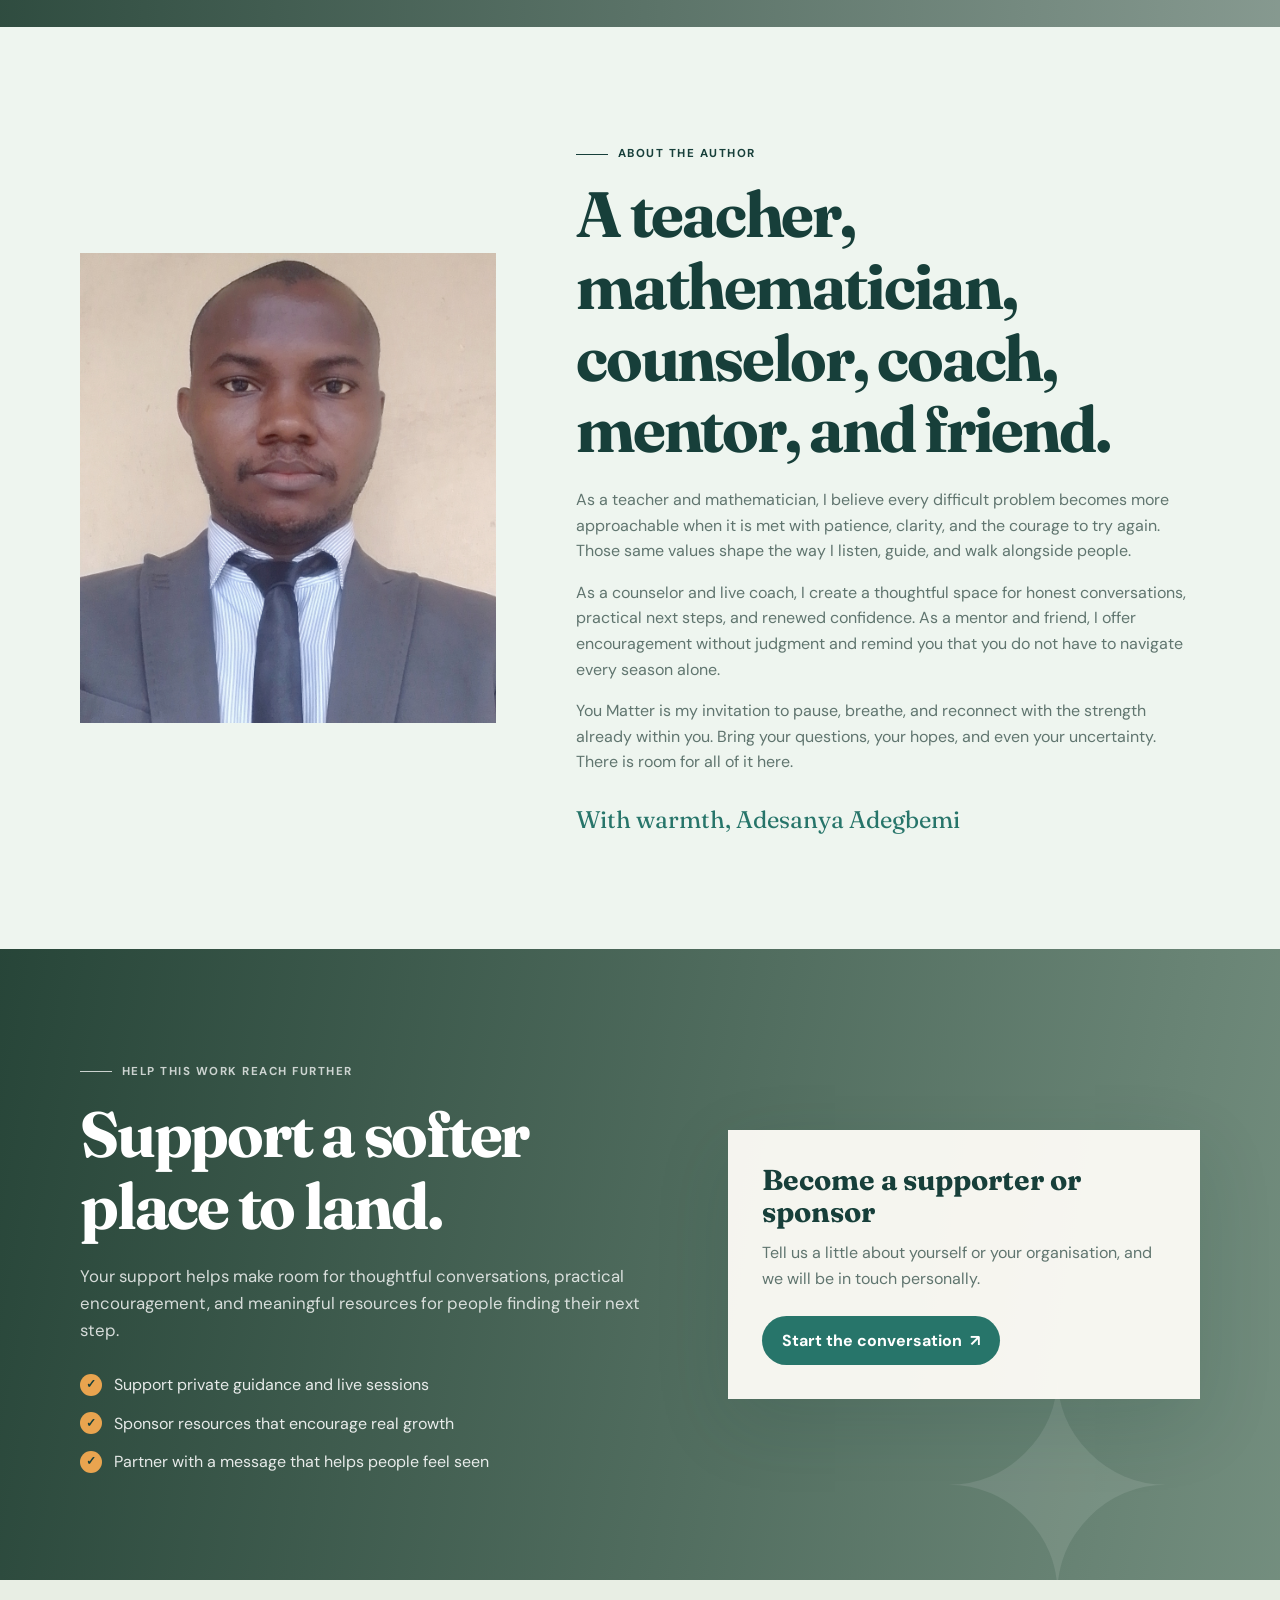
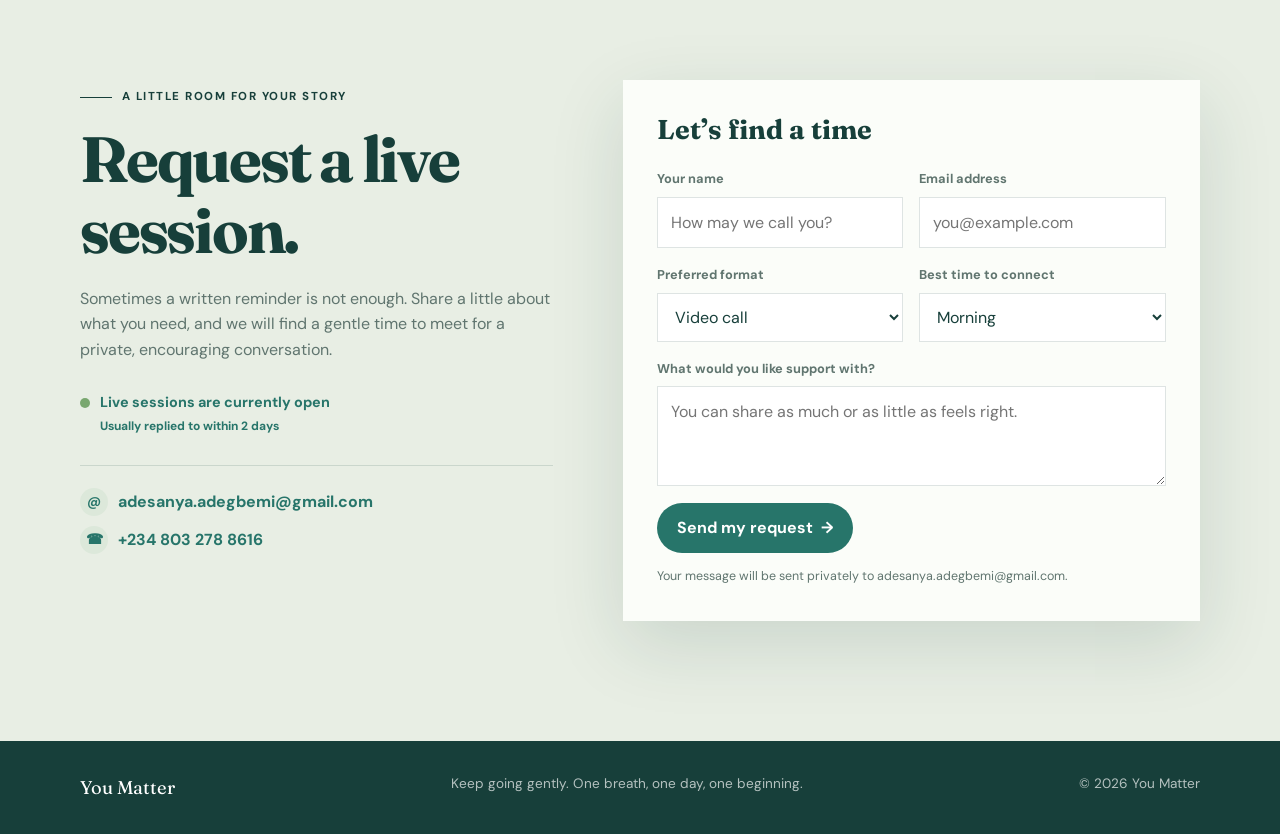
==== commit fc13eee6: "Worked Updates" ====
--- a/index.html
+++ b/index.html
@@ -7,18 +7,19 @@
     <title>You Matter | A place to breathe and begin again</title>
     <link rel="preconnect" href="https://fonts.googleapis.com">
     <link rel="preconnect" href="https://fonts.gstatic.com" crossorigin>
-    <link href="https://fonts.googleapis.com/css2?family=DM+Sans:wght@400;500;600;700&family=Playfair+Display:wght@500;600;700&display=swap" rel="stylesheet">
+    <link href="https://fonts.googleapis.com/css2?family=DM+Sans:wght@400;500;600;700&family=Fraunces:opsz,wght@9..144,500;9..144,600;9..144,700&display=swap" rel="stylesheet">
     <style>
         :root {
-            --ink: #20352f;
-            --muted: #66766d;
-            --moss: #446653;
-            --leaf: #87a68b;
-            --cream: #f6f2e9;
-            --paper: #fffdf8;
-            --sun: #e7a95b;
-            --line: rgba(32, 53, 47, .13);
-            --shadow: 0 24px 70px rgba(33, 52, 43, .12);
+            --ink: #173f3a;
+            --muted: #60756f;
+            --moss: #27756a;
+            --leaf: #84b7a0;
+            --cream: #eef5ef;
+            --paper: #fbfdf9;
+            --sun: #e9a44f;
+            --coral: #d97962;
+            --line: rgba(23, 63, 58, .14);
+            --shadow: 0 24px 70px rgba(23, 63, 58, .14);
         }
 
         * { box-sizing: border-box; }
@@ -41,7 +42,7 @@
             backdrop-filter: blur(16px);
         }
         .nav { min-height: 76px; display: flex; align-items: center; justify-content: space-between; gap: 30px; }
-        .brand { display: flex; align-items: center; gap: 10px; font-family: 'Playfair Display', serif; font-size: 1.35rem; font-weight: 700; }
+        .brand { display: flex; align-items: center; gap: 10px; font-family: 'Fraunces', serif; font-size: 1.35rem; font-weight: 700; }
         .brand-mark { display: grid; place-items: center; width: 34px; height: 34px; color: #fff; border-radius: 50%; background: var(--moss); font-size: 1rem; }
         .nav-links { display: flex; align-items: center; gap: 26px; font-size: .87rem; color: var(--muted); }
         .nav-links a:hover { color: var(--ink); }
@@ -55,7 +56,7 @@
         .hero-content { position: relative; z-index: 1; width: min(670px, 100%); padding-top: 90px; animation: rise .8s ease both; }
         .eyebrow { display: inline-flex; align-items: center; gap: 10px; letter-spacing: .13em; text-transform: uppercase; font-size: .72rem; font-weight: 700; }
         .eyebrow::before { content: ''; width: 32px; height: 1px; background: currentColor; }
-        h1, h2, h3 { margin: 0; font-family: 'Playfair Display', serif; line-height: 1.12; }
+        h1, h2, h3 { margin: 0; font-family: 'Fraunces', serif; line-height: 1.12; }
         h1 { max-width: 650px; margin-top: 22px; font-size: clamp(3.5rem, 8vw, 6.6rem); letter-spacing: -.04em; }
         .hero p { max-width: 520px; margin: 28px 0 32px; color: rgba(255,255,255,.86); font-size: 1.1rem; }
         .hero-actions { display: flex; flex-wrap: wrap; gap: 12px; }
@@ -80,12 +81,28 @@
         .path-card h3 { margin: 30px 0 10px; font-size: 1.65rem; }
         .path-card p { margin: 0; color: var(--muted); font-size: .95rem; }
         .path-icon { font-size: 1.5rem; }
-        .paths-cta { display: flex; align-items: center; justify-content: space-between; gap: 24px; margin-top: 28px; padding: 26px 30px; color: #fff; background: var(--moss); }
-        .paths-cta p { max-width: 680px; margin: 0; font-family: 'Playfair Display', serif; font-size: clamp(1.25rem, 2.5vw, 1.8rem); line-height: 1.25; }
+        .paths-cta { position: relative; overflow: hidden; display: grid; grid-template-columns: 1fr auto; gap: 28px; align-items: center; margin-top: 28px; padding: 34px 30px; color: #fff; background: linear-gradient(100deg, rgba(23,63,58,.92), rgba(39,117,106,.55)), url('https://images.unsplash.com/photo-1500534623283-312aade485b7?auto=format&fit=crop&w=1500&q=85') center/cover; }
+        .paths-cta > * { position: relative; z-index: 1; }
+        .paths-cta p { max-width: 680px; margin: 0; font-family: 'Fraunces', serif; font-size: clamp(1.3rem, 2.5vw, 1.9rem); line-height: 1.2; }
         .paths-cta .button { flex-shrink: 0; }
+        .values { display: flex; flex-wrap: wrap; gap: 8px; margin-top: 18px; }
+        .values span { padding: 6px 11px; border: 1px solid rgba(255,255,255,.35); border-radius: 100px; color: rgba(255,255,255,.9); font-size: .75rem; font-weight: 700; }
+
+        .support-section { position: relative; overflow: hidden; padding: 105px 0; color: #fff; background: linear-gradient(100deg, rgba(31, 62, 49, .96), rgba(68, 102, 83, .72)), url('https://images.unsplash.com/photo-1511497584788-876760111969?auto=format&fit=crop&w=2200&q=85') center/cover; }
+        .support-section::after { content: '✦'; position: absolute; right: 8%; bottom: -50px; color: rgba(255,255,255,.1); font-family: 'Fraunces', serif; font-size: 18rem; line-height: 1; }
+        .support-content { position: relative; z-index: 1; display: grid; grid-template-columns: 1.1fr .9fr; gap: 70px; align-items: center; }
+        .support-copy .eyebrow { color: rgba(255,255,255,.75); }
+        .support-copy h2 { max-width: 650px; margin: 17px 0 22px; }
+        .support-copy p { max-width: 600px; margin: 0; color: rgba(255,255,255,.8); font-size: 1.05rem; }
+        .support-points { display: grid; gap: 13px; margin: 28px 0 0; padding: 0; list-style: none; color: rgba(255,255,255,.88); }
+        .support-points li { display: flex; gap: 12px; align-items: center; }
+        .support-points li::before { content: '✓'; display: grid; place-items: center; width: 22px; height: 22px; border-radius: 50%; color: var(--ink); background: var(--sun); font-size: .75rem; font-weight: 700; }
+        .support-panel { padding: 34px; color: var(--ink); background: rgba(255,253,248,.94); box-shadow: var(--shadow); }
+        .support-panel h3 { margin-bottom: 12px; font-size: 1.8rem; }
+        .support-panel p { margin: 0 0 24px; color: var(--muted); }
 
         .quote-band { position: relative; overflow: hidden; padding: 120px 0; color: #fff; background: linear-gradient(90deg, rgba(31, 62, 49, .92), rgba(31, 62, 49, .5)), url('https://images.unsplash.com/photo-1448375240586-882707db888b?auto=format&fit=crop&w=2000&q=85') center/cover; }
-        .quote-band blockquote { max-width: 750px; margin: 0; font-family: 'Playfair Display', serif; font-size: clamp(2rem, 4vw, 3.4rem); line-height: 1.2; }
+        .quote-band blockquote { max-width: 750px; margin: 0; font-family: 'Fraunces', serif; font-size: clamp(2rem, 4vw, 3.4rem); line-height: 1.2; }
         .quote-band cite { display: block; margin-top: 25px; color: rgba(255,255,255,.7); font-style: normal; }
 
         .gallery-section { padding: 100px 0; background: var(--paper); }
@@ -94,17 +111,29 @@
         .gallery-viewer button:hover { background: var(--moss); transform: translateY(-50%) scale(1.06); }
         .gallery-viewer .gallery-prev { left: 18px; }
         .gallery-viewer .gallery-next { right: 18px; }
-        .gallery-slide { width: 100%; height: 100%; margin: 0; }
-        .gallery-slide img { width: 100%; height: 100%; display: block; object-fit: cover; cursor: pointer; }
+        .gallery-slide { width: 100%; height: 100%; margin: 0; aspect-ratio: 16 / 9; }
+        .gallery-slide img { width: 100%; height: 100%; display: block; object-fit: cover; object-position: center; cursor: pointer; }
         .gallery-caption { position: absolute; right: 0; bottom: 0; left: 0; display: flex; justify-content: space-between; gap: 15px; padding: 42px 24px 18px; color: #fff; background: linear-gradient(transparent, rgba(24,44,35,.8)); pointer-events: none; }
-        .gallery-caption strong { font-family: 'Playfair Display', serif; font-size: 1.25rem; }
+        .gallery-caption strong { font-family: 'Fraunces', serif; font-size: 1.25rem; }
         .gallery-caption span { align-self: end; color: rgba(255,255,255,.75); font-size: .8rem; }
+        .video-gallery { margin-top: 78px; padding-top: 78px; border-top: 1px solid var(--line); }
+        .video-gallery-heading { display: flex; justify-content: space-between; gap: 24px; align-items: end; margin-bottom: 28px; }
+        .video-gallery-heading p { max-width: 460px; margin: 0; color: var(--muted); }
+        .video-gallery-heading > div:last-child { display: grid; justify-items: start; gap: 14px; }
+        .upload-label { display: inline-flex; align-items: center; gap: 8px; border-radius: 100px; padding: 12px 18px; color: #fff; background: var(--coral); font-weight: 700; cursor: pointer; transition: transform .2s, background .2s; }
+        .upload-label:hover { transform: translateY(-2px); background: #be604f; }
+        .video-upload { display: none; }
+        .video-grid { display: grid; grid-template-columns: repeat(3, 1fr); gap: 16px; }
+        .video-card { overflow: hidden; min-width: 0; border: 1px solid var(--line); background: var(--cream); }
+        .video-card video { display: block; width: 100%; aspect-ratio: 16 / 9; object-fit: cover; background: var(--ink); }
+        .video-card p { margin: 0; padding: 12px 14px; color: var(--muted); font-size: .82rem; white-space: nowrap; overflow: hidden; text-overflow: ellipsis; }
+        .video-empty { padding: 30px; border: 1px dashed rgba(23,63,58,.25); color: var(--muted); text-align: center; }
 
         .about { display: grid; grid-template-columns: .8fr 1.2fr; gap: 80px; align-items: center; padding: 110px 0; }
         .author-photo { min-height: 470px; background: url('20250915_070503.jpg') center/cover; }
         .about h2 { margin: 15px 0 22px; }
         .about p { color: var(--muted); }
-        .signature { margin-top: 26px; font-family: 'Playfair Display', serif; font-size: 1.5rem; color: var(--moss); }
+        .signature { margin-top: 26px; font-family: 'Fraunces', serif; font-size: 1.5rem; color: var(--moss); }
         .contact-details { display: grid; gap: 10px; margin-top: 28px; padding-top: 22px; border-top: 1px solid var(--line); }
         .contact-details a { display: inline-flex; align-items: center; gap: 10px; width: fit-content; color: var(--moss); font-weight: 700; }
         .contact-details a:hover { color: var(--ink); }
@@ -129,7 +158,7 @@
         .success.show { display: block; }
         footer { padding: 32px 0; background: var(--ink); color: rgba(255,255,255,.68); font-size: .85rem; }
         .footer-inner { display: flex; justify-content: space-between; gap: 20px; }
-        .footer-brand { color: #fff; font-family: 'Playfair Display', serif; font-size: 1.15rem; }
+        .footer-brand { color: #fff; font-family: 'Fraunces', serif; font-size: 1.15rem; }
 
         @keyframes rise { from { opacity: 0; transform: translateY(20px); } to { opacity: 1; transform: translateY(0); } }
         @media (max-width: 760px) {
@@ -142,7 +171,9 @@
             .paths, .about, .live-grid { grid-template-columns: 1fr; }
             .paths { gap: 12px; }
             .path-card { min-height: 190px; }
-            .paths-cta { align-items: flex-start; flex-direction: column; padding: 24px; }
+            .paths-cta { grid-template-columns: 1fr; align-items: flex-start; padding: 24px; }
+            .support-content { grid-template-columns: 1fr; gap: 36px; }
+            .support-section { padding: 80px 0; }
             .about { gap: 36px; padding: 80px 0; }
             .author-photo { min-height: 330px; }
             .quote-band { padding: 80px 0; }
@@ -151,6 +182,8 @@
             .gallery-viewer .gallery-prev { left: 10px; }
             .gallery-viewer .gallery-next { right: 10px; }
             .gallery-caption { padding: 36px 15px 12px; }
+            .video-gallery-heading { align-items: flex-start; flex-direction: column; }
+            .video-grid { grid-template-columns: 1fr; }
             .form-row { grid-template-columns: 1fr; gap: 0; }
             .theme-bar { align-items: flex-start; flex-direction: column; }
             .footer-inner { flex-direction: column; }
@@ -165,6 +198,7 @@
                 <a href="#paths">Your journey</a>
                 <a href="#gallery">Gallery</a>
                 <a href="#about">About the author</a>
+                <a href="support.html">Support & sponsors</a>
             </div>
             <a class="nav-cta" href="#live">Request a live session <span aria-hidden="true">↗</span></a>
         </nav>
@@ -199,7 +233,7 @@
                 <article class="path-card" data-theme="peace"><div class="path-top"><span>09 / GRATITUDE</span><span class="path-icon">✿</span></div><div><h3>Notice what is holding you.</h3><p>Warm sunlight, a familiar song, a hand on your shoulder. Small goodness is still goodness.</p></div></article>
                 <article class="path-card" data-theme="hope"><div class="path-top"><span>10 / MATTER</span><span class="path-icon">✦</span></div><div><h3>Your presence is a gift.</h3><p>There are lives touched by your existence in ways you may never fully know. You matter, here and now.</p></div></article>
             </div>
-            <div class="paths-cta"><p>Learn more about the choices and decisions you make that can ultimately better your life. Request a live session with us.</p><a class="button light" href="#live">Request a live session <span aria-hidden="true">↗</span></a></div>
+            <div class="paths-cta"><div><p>Learn more about the choices and decisions that can ultimately better your life.</p><div class="values" aria-label="Our values"><span>Clarity</span><span>Compassion</span><span>Growth</span><span>Connection</span></div></div><a class="button light" href="#live">Request a live session <span aria-hidden="true">↗</span></a></div>
         </section>
 
         <section class="gallery-section" id="gallery">
@@ -215,6 +249,10 @@
                     <div class="gallery-caption"><strong id="gallery-caption">A moment to remember</strong><span id="gallery-count">1 / 5</span></div>
                     <button class="gallery-next" type="button" aria-label="Show next image">→</button>
                 </div>
+                <div class="video-gallery" id="video-gallery">
+                    <div class="video-gallery-heading"><div><span class="eyebrow">A moving collection</span><h3>Share a moment in motion.</h3></div><div><p>Upload videos from your device to preview them here. They stay in this browser unless you add a hosting service later.</p><label class="upload-label" for="video-upload">＋ Add videos</label><input class="video-upload" id="video-upload" type="file" accept="video/*" multiple></div></div>
+                    <div class="video-grid" id="video-grid"><div class="video-empty" id="video-empty">Your uploaded video previews will appear here.</div></div>
+                </div>
             </div>
         </section>
 
@@ -223,6 +261,13 @@
         <section class="about container" id="about">
             <div class="author-photo" role="img" aria-label="Portrait of the You Matter author"></div>
             <div><span class="eyebrow">About the author</span><h2>A teacher, mathematician, counselor, coach, mentor, and friend.</h2><p>As a teacher and mathematician, I believe every difficult problem becomes more approachable when it is met with patience, clarity, and the courage to try again. Those same values shape the way I listen, guide, and walk alongside people.</p><p>As a counselor and live coach, I create a thoughtful space for honest conversations, practical next steps, and renewed confidence. As a mentor and friend, I offer encouragement without judgment and remind you that you do not have to navigate every season alone.</p><p>You Matter is my invitation to pause, breathe, and reconnect with the strength already within you. Bring your questions, your hopes, and even your uncertainty. There is room for all of it here.</p><div class="signature">With warmth, Adesanya Adegbemi</div></div>
+        </section>
+
+        <section class="support-section" id="support">
+            <div class="container support-content">
+                <div class="support-copy"><span class="eyebrow">Help this work reach further</span><h2>Support a softer place to land.</h2><p>Your support helps make room for thoughtful conversations, practical encouragement, and meaningful resources for people finding their next step.</p><ul class="support-points"><li>Support private guidance and live sessions</li><li>Sponsor resources that encourage real growth</li><li>Partner with a message that helps people feel seen</li></ul></div>
+                <div class="support-panel"><h3>Become a supporter or sponsor</h3><p>Tell us a little about yourself or your organisation, and we will be in touch personally.</p><a class="button" href="support.html">Start the conversation <span aria-hidden="true">↗</span></a></div>
+            </div>
         </section>
 
         <section class="live-section" id="live">
@@ -306,6 +351,28 @@
         galleryImage.addEventListener('click', () => showGalleryImage(galleryIndex + 1));
         showGalleryImage(0);
 
+        const videoUpload = document.querySelector('#video-upload');
+        const videoGrid = document.querySelector('#video-grid');
+        const videoEmpty = document.querySelector('#video-empty');
+        videoUpload.addEventListener('change', event => {
+            const files = Array.from(event.target.files).filter(file => file.type.startsWith('video/'));
+            if (!files.length) return;
+            videoEmpty.remove();
+            files.forEach(file => {
+                const card = document.createElement('article');
+                card.className = 'video-card';
+                const video = document.createElement('video');
+                video.controls = true;
+                video.preload = 'metadata';
+                video.src = URL.createObjectURL(file);
+                const caption = document.createElement('p');
+                caption.textContent = file.name;
+                card.append(video, caption);
+                videoGrid.append(card);
+            });
+            videoUpload.value = '';
+        });
+
         document.querySelector('#session-form').addEventListener('submit', async event => {
             event.preventDefault();
             const submitButton = event.target.querySelector('button[type="submit"]');
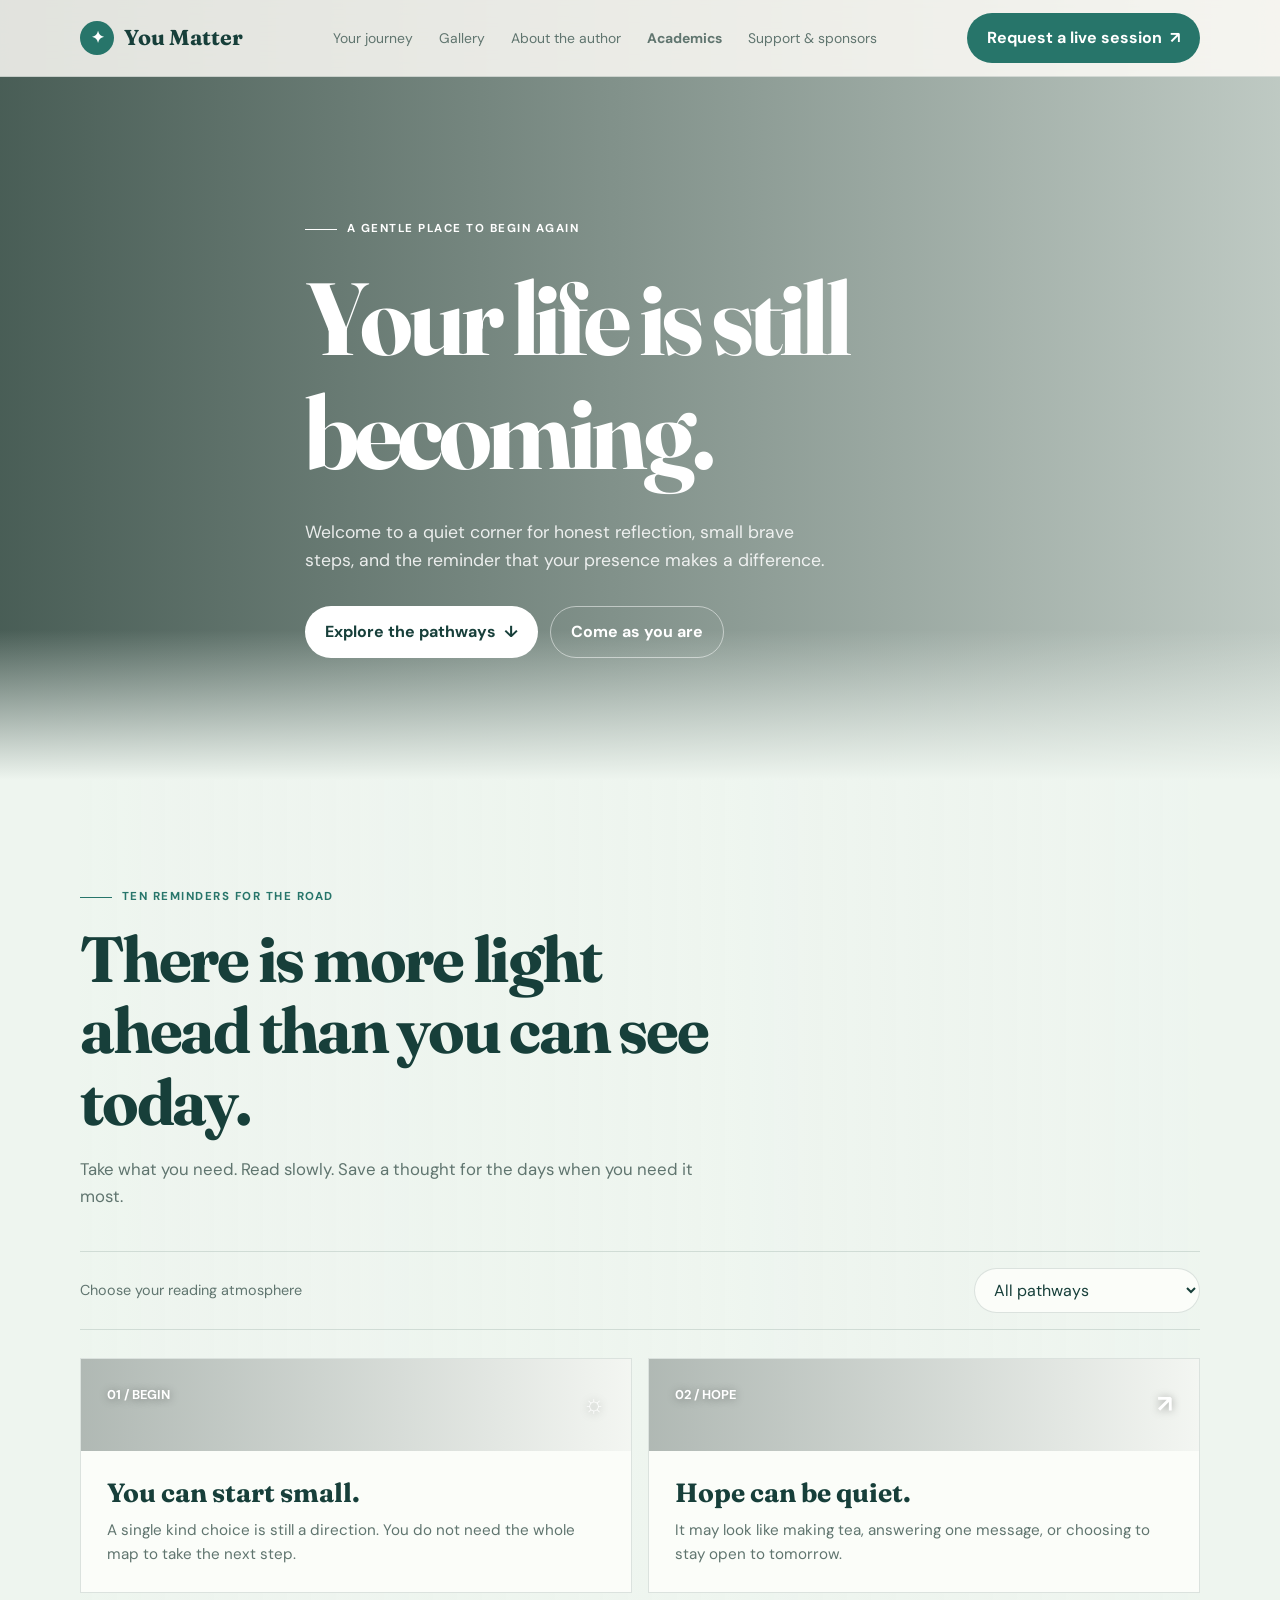
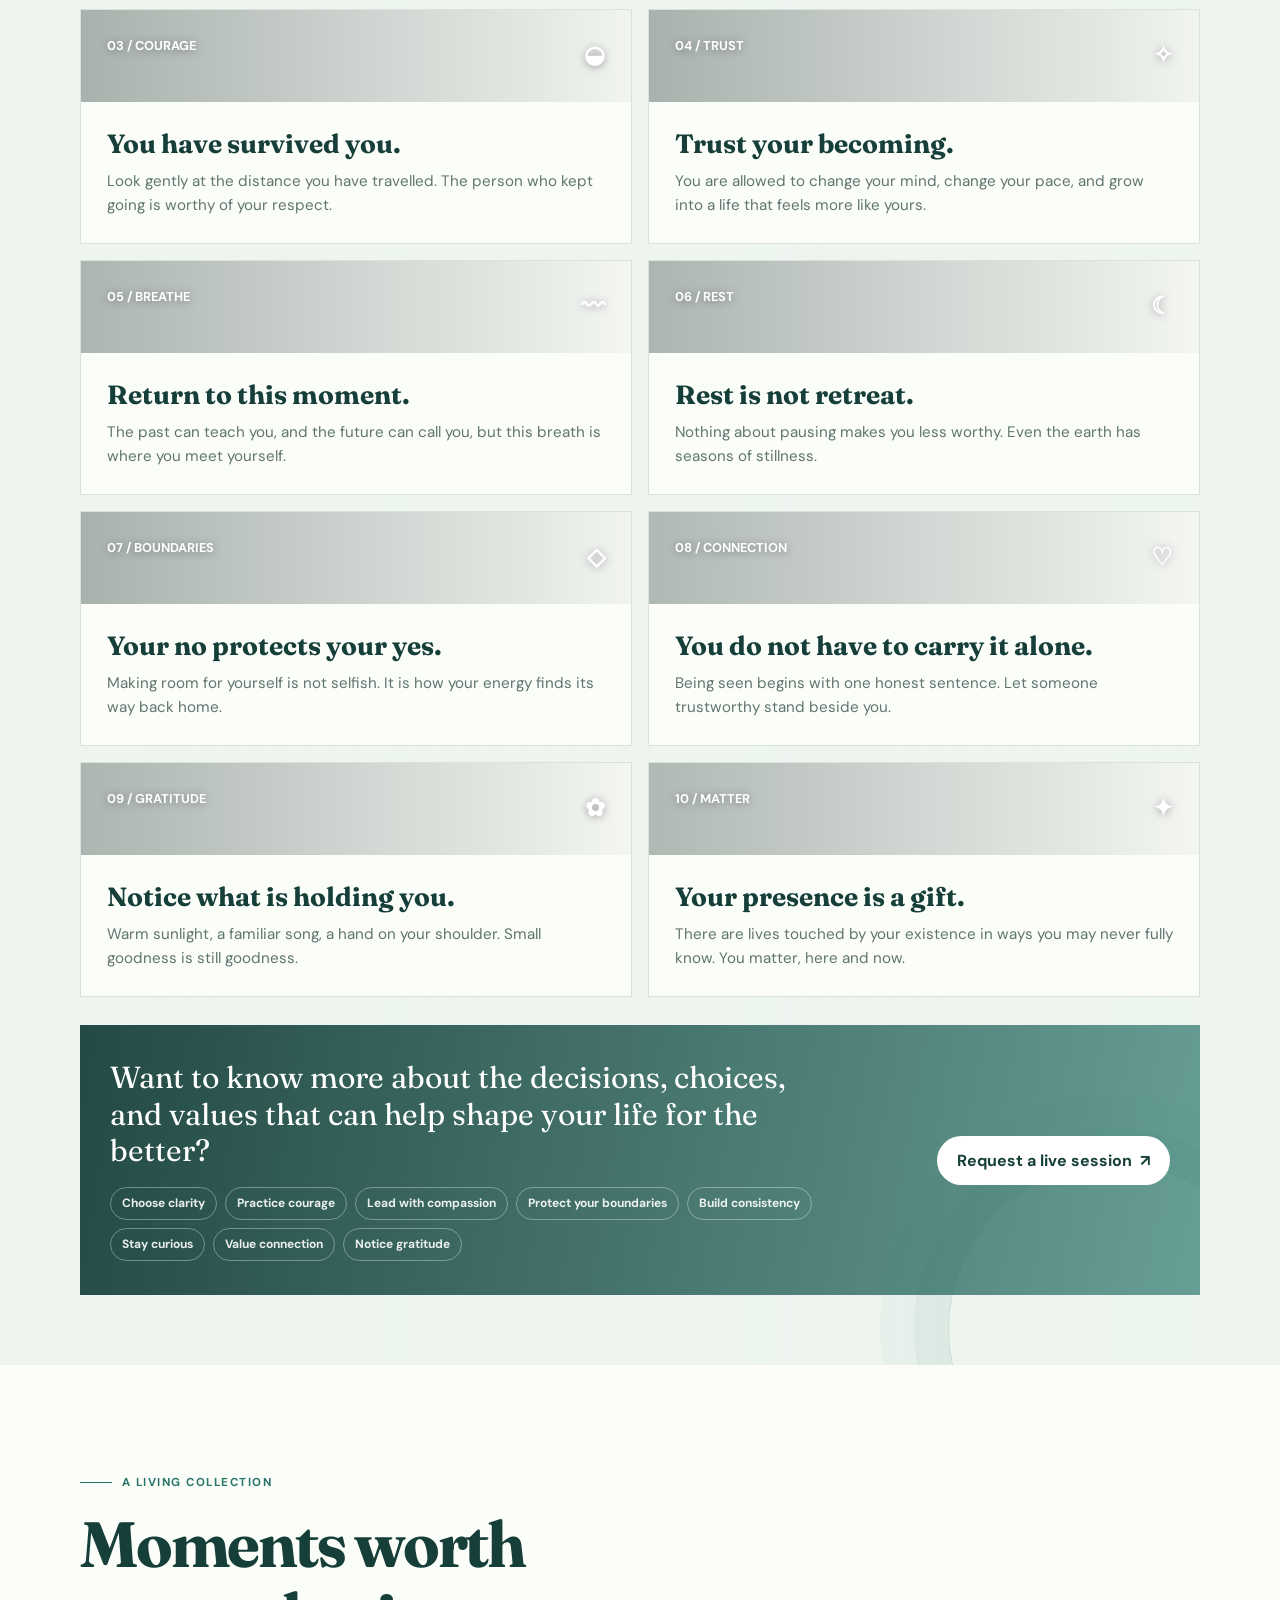
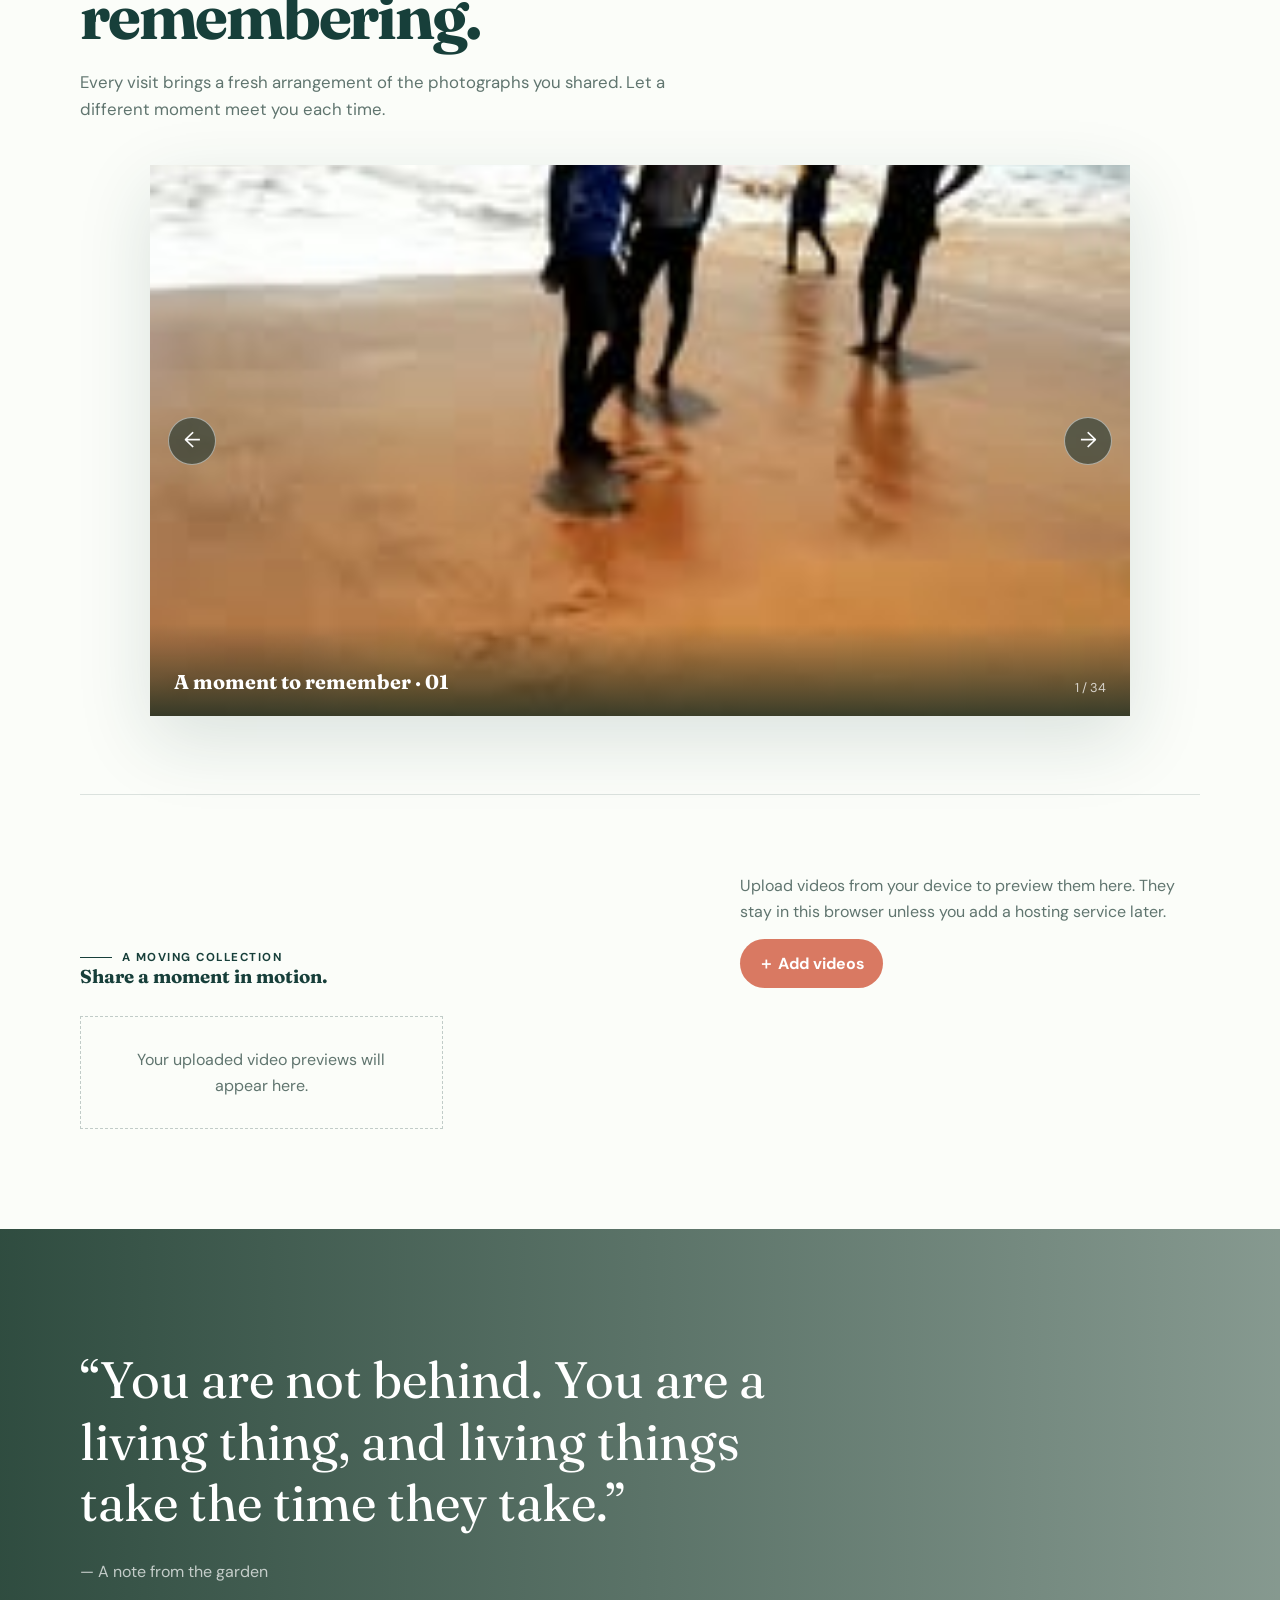
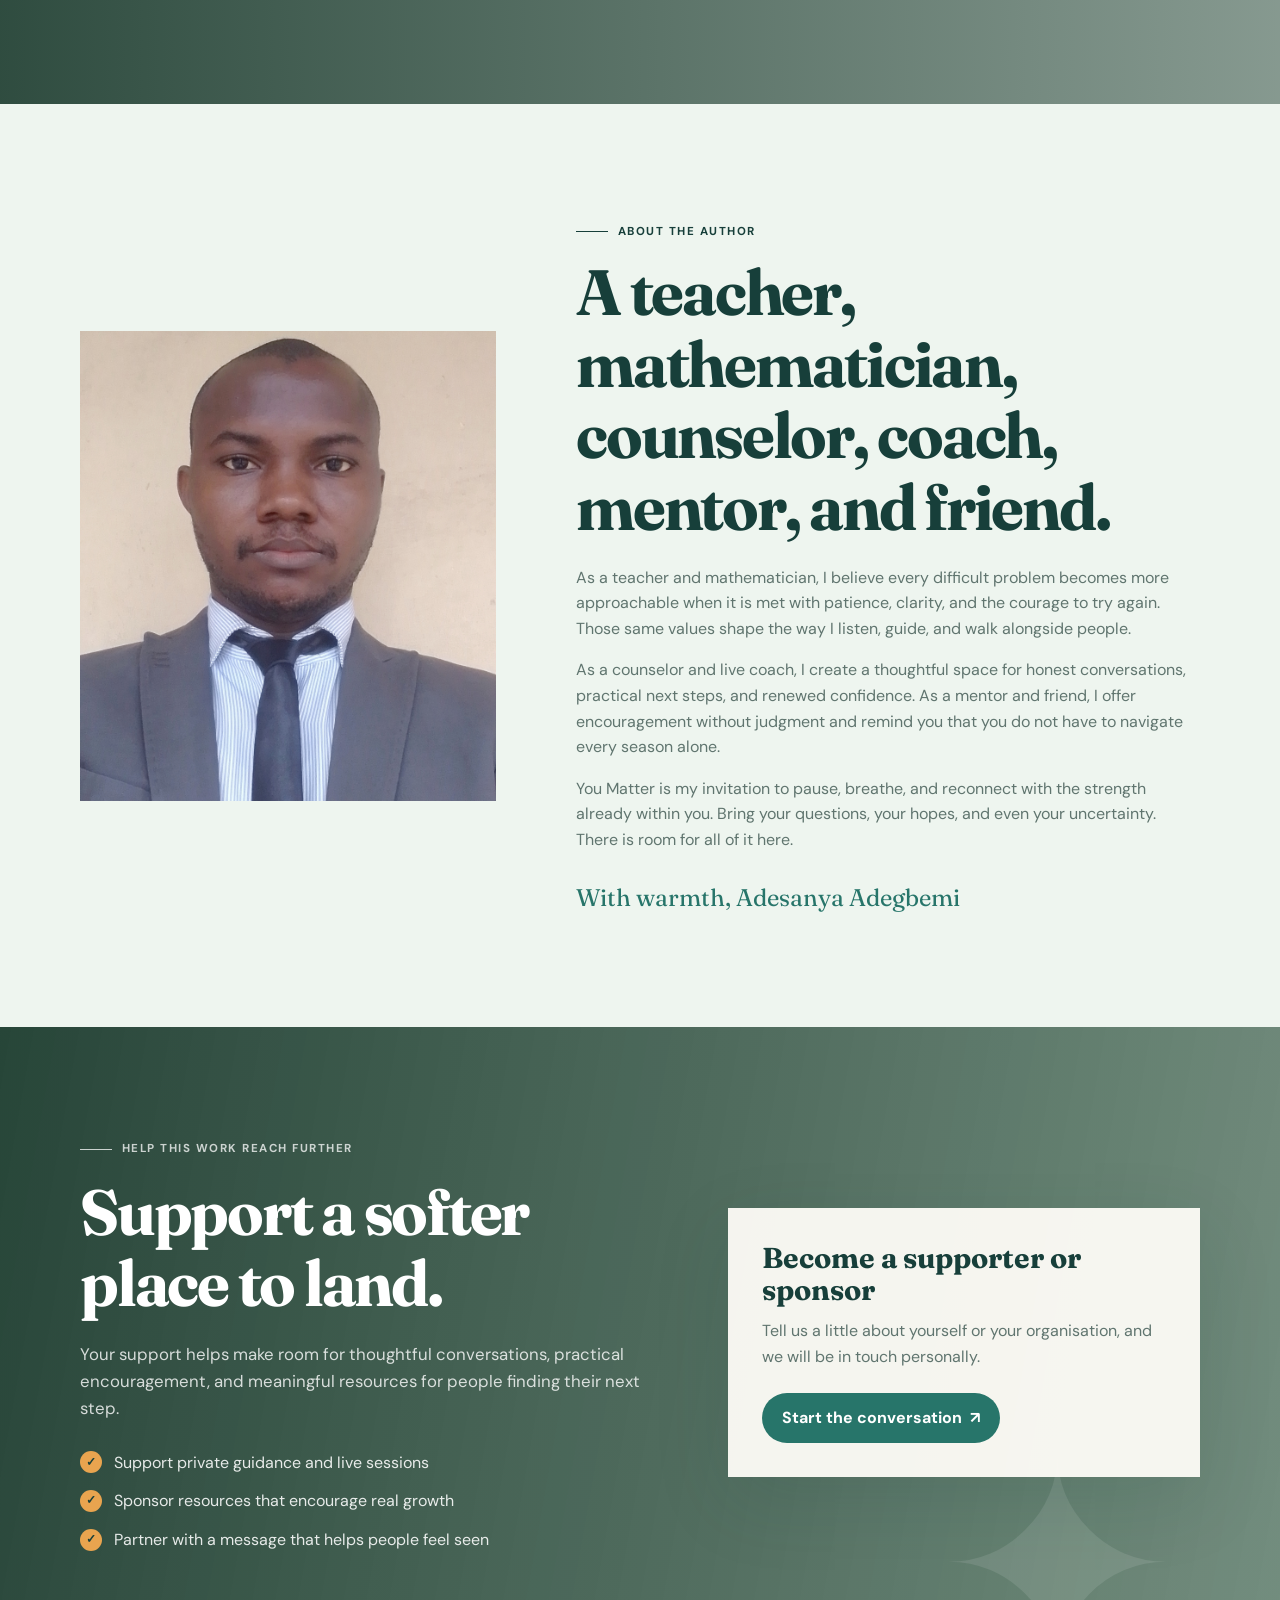
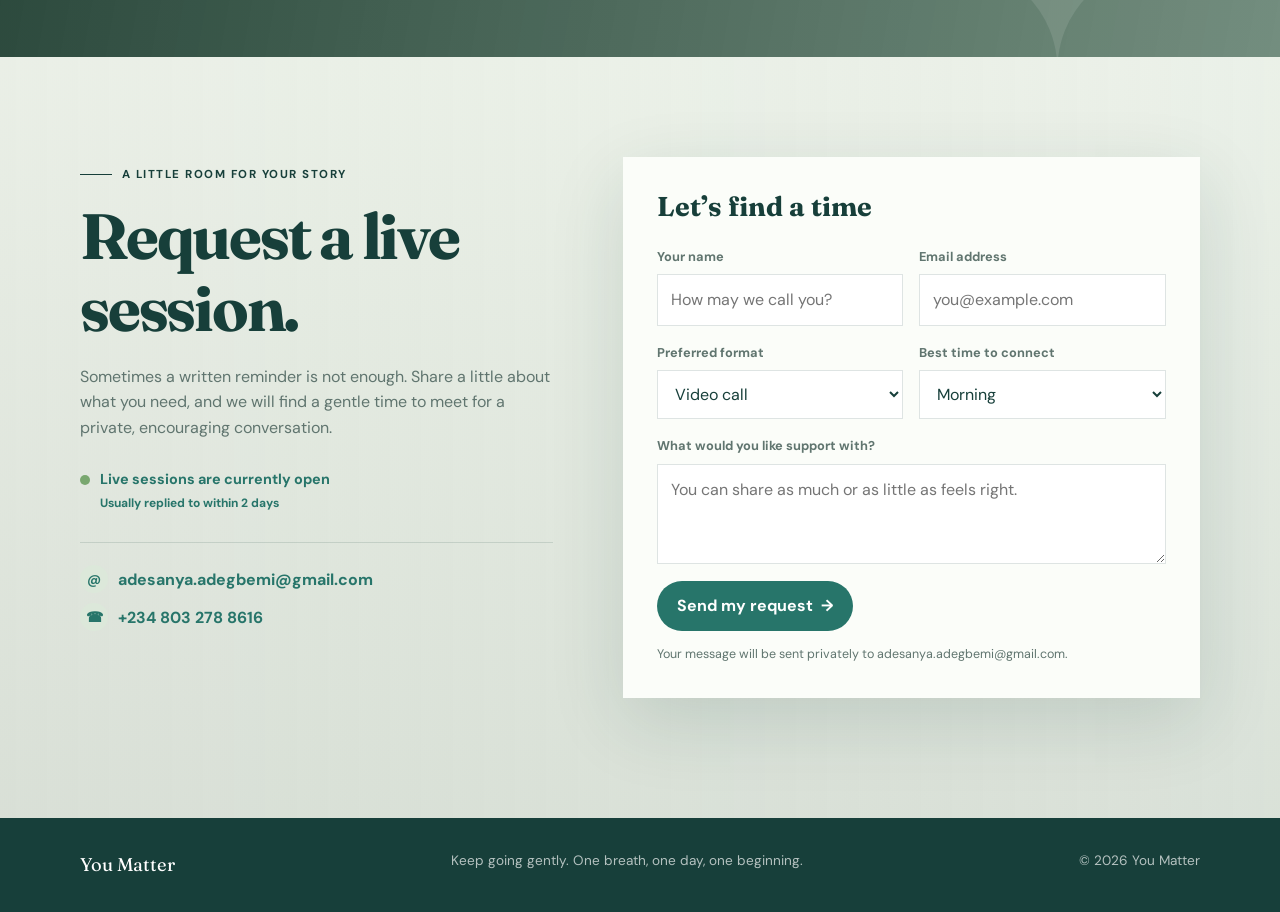
==== commit d977041a: "Latest Update: 10:26" ====
--- a/index.html
+++ b/index.html
@@ -46,6 +46,7 @@
         .brand-mark { display: grid; place-items: center; width: 34px; height: 34px; color: #fff; border-radius: 50%; background: var(--moss); font-size: 1rem; }
         .nav-links { display: flex; align-items: center; gap: 26px; font-size: .87rem; color: var(--muted); }
         .nav-links a:hover { color: var(--ink); }
+        .nav-academics { font-weight: 700; }
         .nav-cta, .button { display: inline-flex; align-items: center; justify-content: center; gap: 8px; border: 0; border-radius: 100px; padding: 12px 20px; background: var(--moss); color: #fff; font-weight: 700; transition: transform .2s, background .2s; }
         .nav-cta:hover, .button:hover { transform: translateY(-2px); background: #2f4d3b; }
         .button.light { background: #fff; color: var(--ink); }
@@ -61,7 +62,9 @@
         .hero p { max-width: 520px; margin: 28px 0 32px; color: rgba(255,255,255,.86); font-size: 1.1rem; }
         .hero-actions { display: flex; flex-wrap: wrap; gap: 12px; }
 
-        .intro { padding: 100px 0 70px; }
+        .intro { position: relative; overflow: hidden; padding: 100px 0 70px; background: linear-gradient(90deg, rgba(238,245,239,.96), rgba(238,245,239,.78)), url('https://images.unsplash.com/photo-1448375240586-882707db888b?auto=format&fit=crop&w=2200&q=85') center/cover; }
+        .intro::after { content: ''; position: absolute; right: -80px; bottom: -130px; width: 330px; height: 330px; border: 1px solid rgba(39,117,106,.18); border-radius: 50%; box-shadow: 0 0 0 34px rgba(39,117,106,.05), 0 0 0 68px rgba(39,117,106,.035); pointer-events: none; }
+        .intro > * { position: relative; z-index: 1; }
         .section-heading { max-width: 650px; margin-bottom: 42px; }
         .section-heading .eyebrow { color: var(--moss); margin-bottom: 16px; }
         h2 { font-size: clamp(2.3rem, 5vw, 4rem); letter-spacing: -.035em; }
@@ -81,11 +84,11 @@
         .path-card h3 { margin: 30px 0 10px; font-size: 1.65rem; }
         .path-card p { margin: 0; color: var(--muted); font-size: .95rem; }
         .path-icon { font-size: 1.5rem; }
-        .paths-cta { position: relative; overflow: hidden; display: grid; grid-template-columns: 1fr auto; gap: 28px; align-items: center; margin-top: 28px; padding: 34px 30px; color: #fff; background: linear-gradient(100deg, rgba(23,63,58,.92), rgba(39,117,106,.55)), url('https://images.unsplash.com/photo-1500534623283-312aade485b7?auto=format&fit=crop&w=1500&q=85') center/cover; }
+        .paths-cta { position: relative; overflow: hidden; display: grid; grid-template-columns: 1fr auto; gap: 28px; align-items: center; margin-top: 28px; padding: 34px 30px; color: #fff; background: linear-gradient(100deg, rgba(23,63,58,.94), rgba(39,117,106,.68)), url('https://images.unsplash.com/photo-1464822759023-fed622ff2c3b?auto=format&fit=crop&w=1500&q=85') center/cover; }
         .paths-cta > * { position: relative; z-index: 1; }
         .paths-cta p { max-width: 680px; margin: 0; font-family: 'Fraunces', serif; font-size: clamp(1.3rem, 2.5vw, 1.9rem); line-height: 1.2; }
         .paths-cta .button { flex-shrink: 0; }
-        .values { display: flex; flex-wrap: wrap; gap: 8px; margin-top: 18px; }
+        .values { display: flex; flex-wrap: wrap; gap: 8px; max-width: 720px; margin-top: 18px; }
         .values span { padding: 6px 11px; border: 1px solid rgba(255,255,255,.35); border-radius: 100px; color: rgba(255,255,255,.9); font-size: .75rem; font-weight: 700; }
 
         .support-section { position: relative; overflow: hidden; padding: 105px 0; color: #fff; background: linear-gradient(100deg, rgba(31, 62, 49, .96), rgba(68, 102, 83, .72)), url('https://images.unsplash.com/photo-1511497584788-876760111969?auto=format&fit=crop&w=2200&q=85') center/cover; }
@@ -139,7 +142,9 @@
         .contact-details a:hover { color: var(--ink); }
         .contact-icon { display: grid; place-items: center; width: 28px; height: 28px; border-radius: 50%; background: #dce8da; font-size: .85rem; }
 
-        .live-section { padding: 100px 0 120px; background: #e8eee4; }
+        .live-section { position: relative; overflow: hidden; padding: 100px 0 120px; background: linear-gradient(90deg, rgba(232,238,228,.94), rgba(232,238,228,.78)), url('https://images.unsplash.com/photo-1500534623283-312aade485b7?auto=format&fit=crop&w=2200&q=85') center/cover; }
+        .live-section::before { content: ''; position: absolute; inset: 0; background: linear-gradient(180deg, rgba(255,255,255,.08), rgba(32,53,47,.08)); pointer-events: none; }
+        .live-section > .container { position: relative; z-index: 1; }
         .live-grid { display: grid; grid-template-columns: .9fr 1.1fr; gap: 70px; align-items: start; }
         .live-intro h2 { margin: 16px 0 20px; }
         .live-intro p { color: var(--muted); }
@@ -164,8 +169,9 @@
         @media (max-width: 760px) {
             .container { width: min(100% - 28px, 560px); }
             .nav { min-height: 66px; }
-            .nav-links { display: none; }
-            .nav-cta { padding: 10px 14px; font-size: .8rem; }
+            .nav-links { display: flex; margin-left: auto; }
+            .nav-links a:not(.nav-academics), .nav-cta { display: none; }
+            .nav-academics { padding: 9px 14px; border-radius: 100px; color: #fff; background: var(--moss); }
             .hero { min-height: 700px; }
             .hero-content { padding-top: 80px; }
             .paths, .about, .live-grid { grid-template-columns: 1fr; }
@@ -198,6 +204,7 @@
                 <a href="#paths">Your journey</a>
                 <a href="#gallery">Gallery</a>
                 <a href="#about">About the author</a>
+                <a class="nav-academics" href="Mathematics%20and%20Science%20Quiz/index.html">Academics</a>
                 <a href="support.html">Support & sponsors</a>
             </div>
             <a class="nav-cta" href="#live">Request a live session <span aria-hidden="true">↗</span></a>
@@ -233,7 +240,7 @@
                 <article class="path-card" data-theme="peace"><div class="path-top"><span>09 / GRATITUDE</span><span class="path-icon">✿</span></div><div><h3>Notice what is holding you.</h3><p>Warm sunlight, a familiar song, a hand on your shoulder. Small goodness is still goodness.</p></div></article>
                 <article class="path-card" data-theme="hope"><div class="path-top"><span>10 / MATTER</span><span class="path-icon">✦</span></div><div><h3>Your presence is a gift.</h3><p>There are lives touched by your existence in ways you may never fully know. You matter, here and now.</p></div></article>
             </div>
-            <div class="paths-cta"><div><p>Learn more about the choices and decisions that can ultimately better your life.</p><div class="values" aria-label="Our values"><span>Clarity</span><span>Compassion</span><span>Growth</span><span>Connection</span></div></div><a class="button light" href="#live">Request a live session <span aria-hidden="true">↗</span></a></div>
+            <div class="paths-cta"><div><p>Want to know more about the decisions, choices, and values that can help shape your life for the better?</p><div class="values" aria-label="Values and choices for a better life"><span>Choose clarity</span><span>Practice courage</span><span>Lead with compassion</span><span>Protect your boundaries</span><span>Build consistency</span><span>Stay curious</span><span>Value connection</span><span>Notice gratitude</span></div></div><a class="button light" href="#live">Request a live session <span aria-hidden="true">↗</span></a></div>
         </section>
 
         <section class="gallery-section" id="gallery">
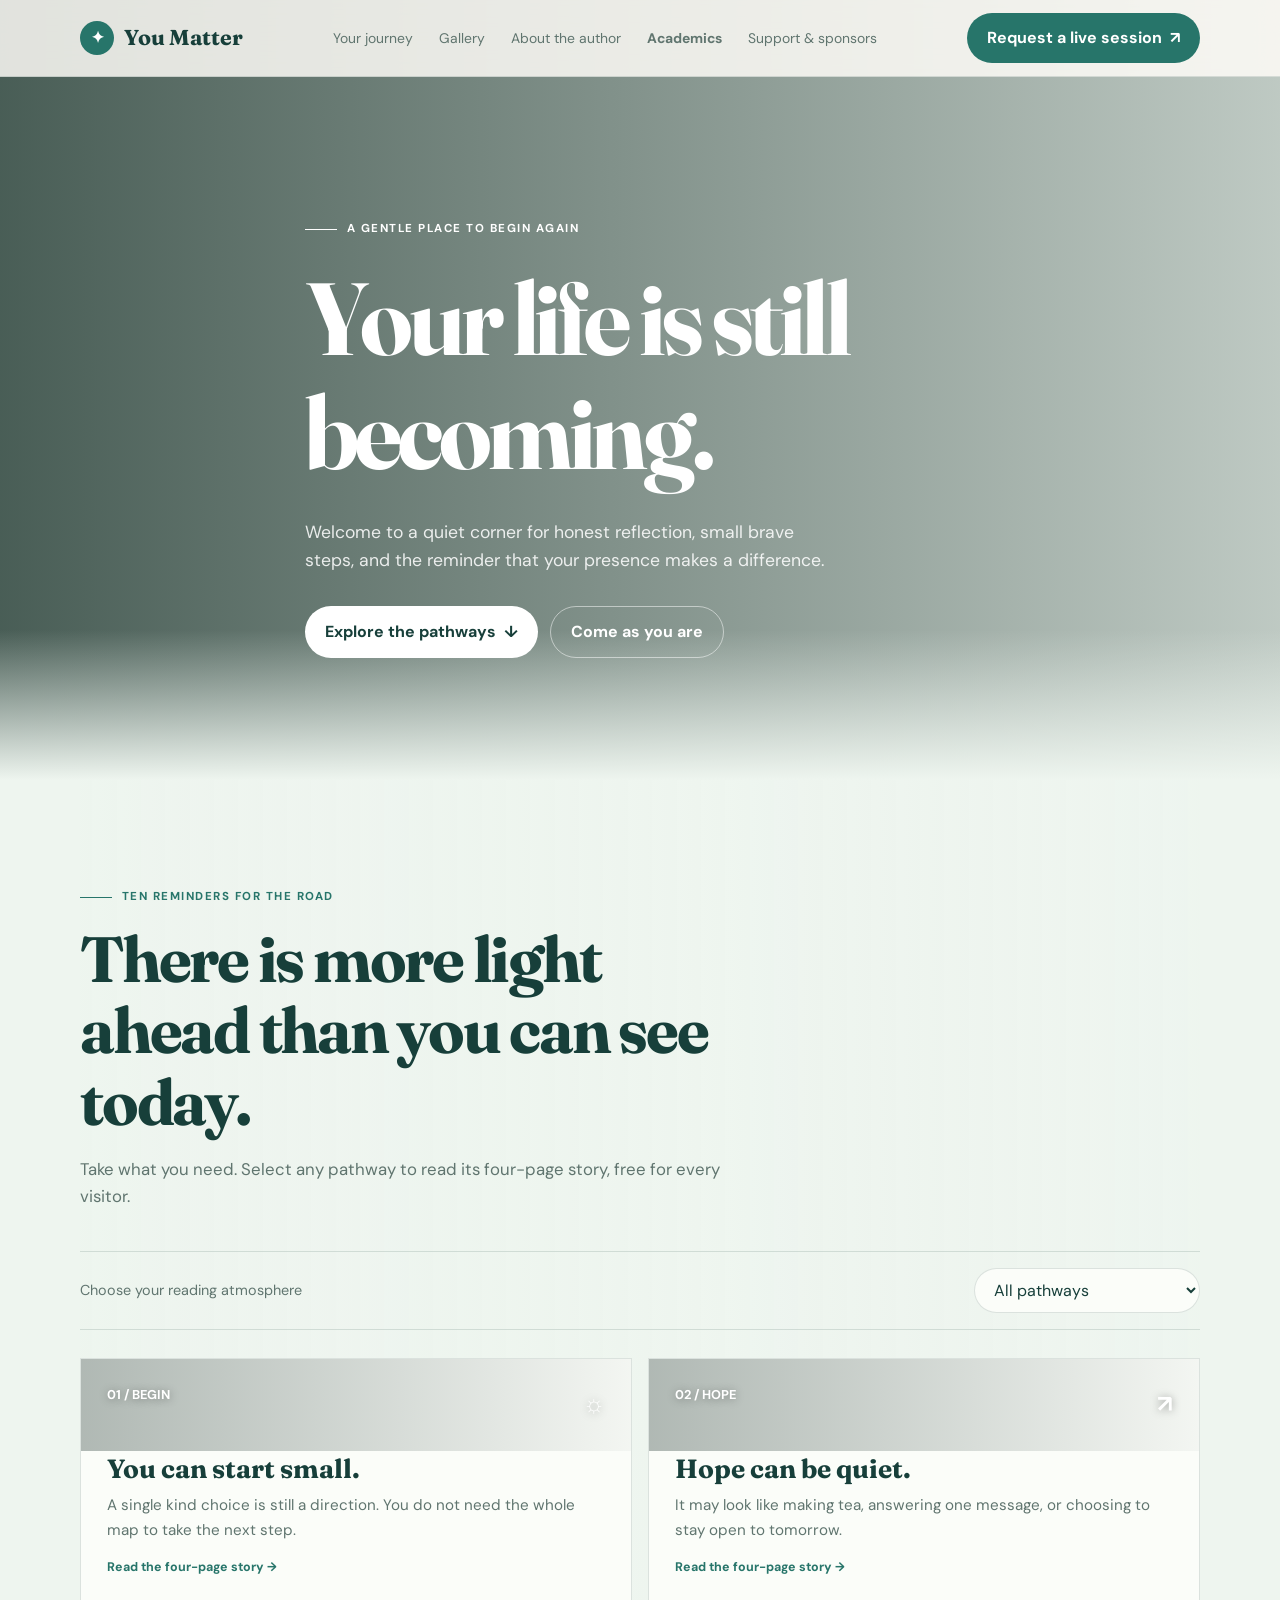
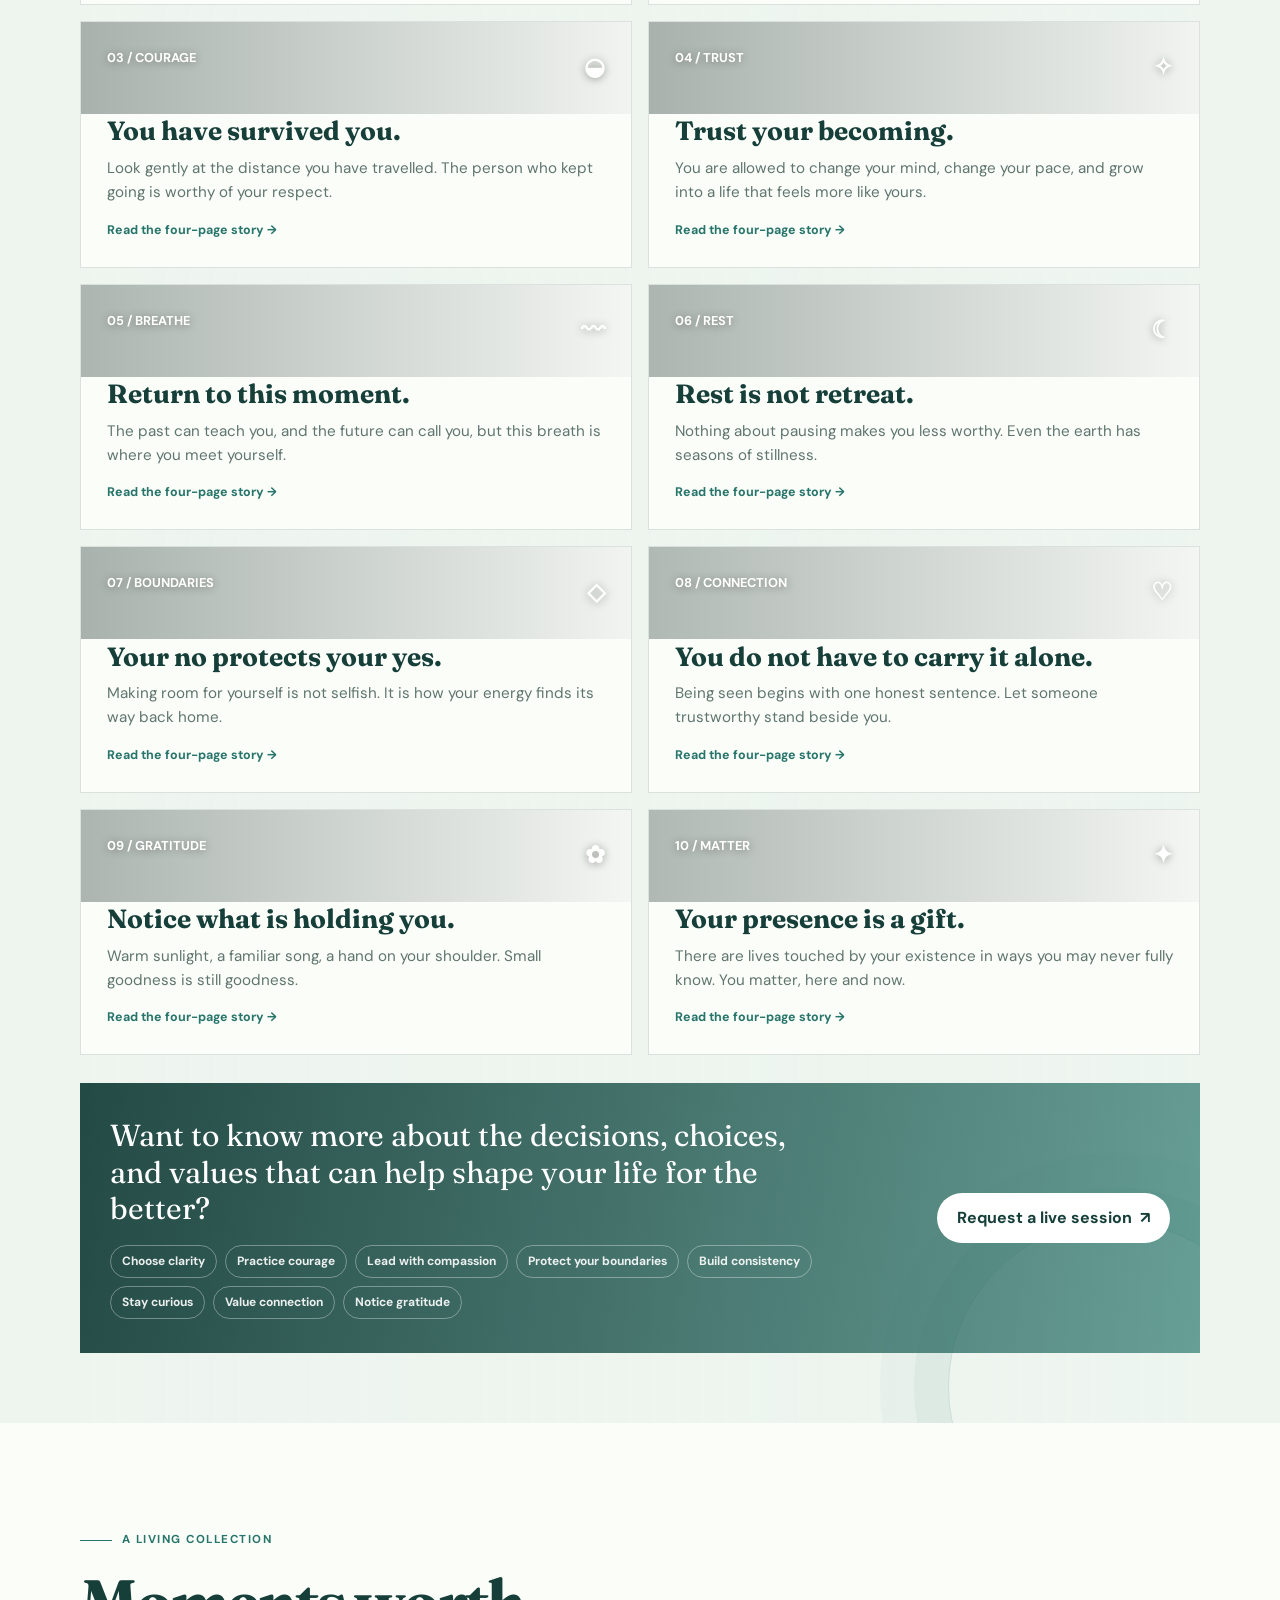
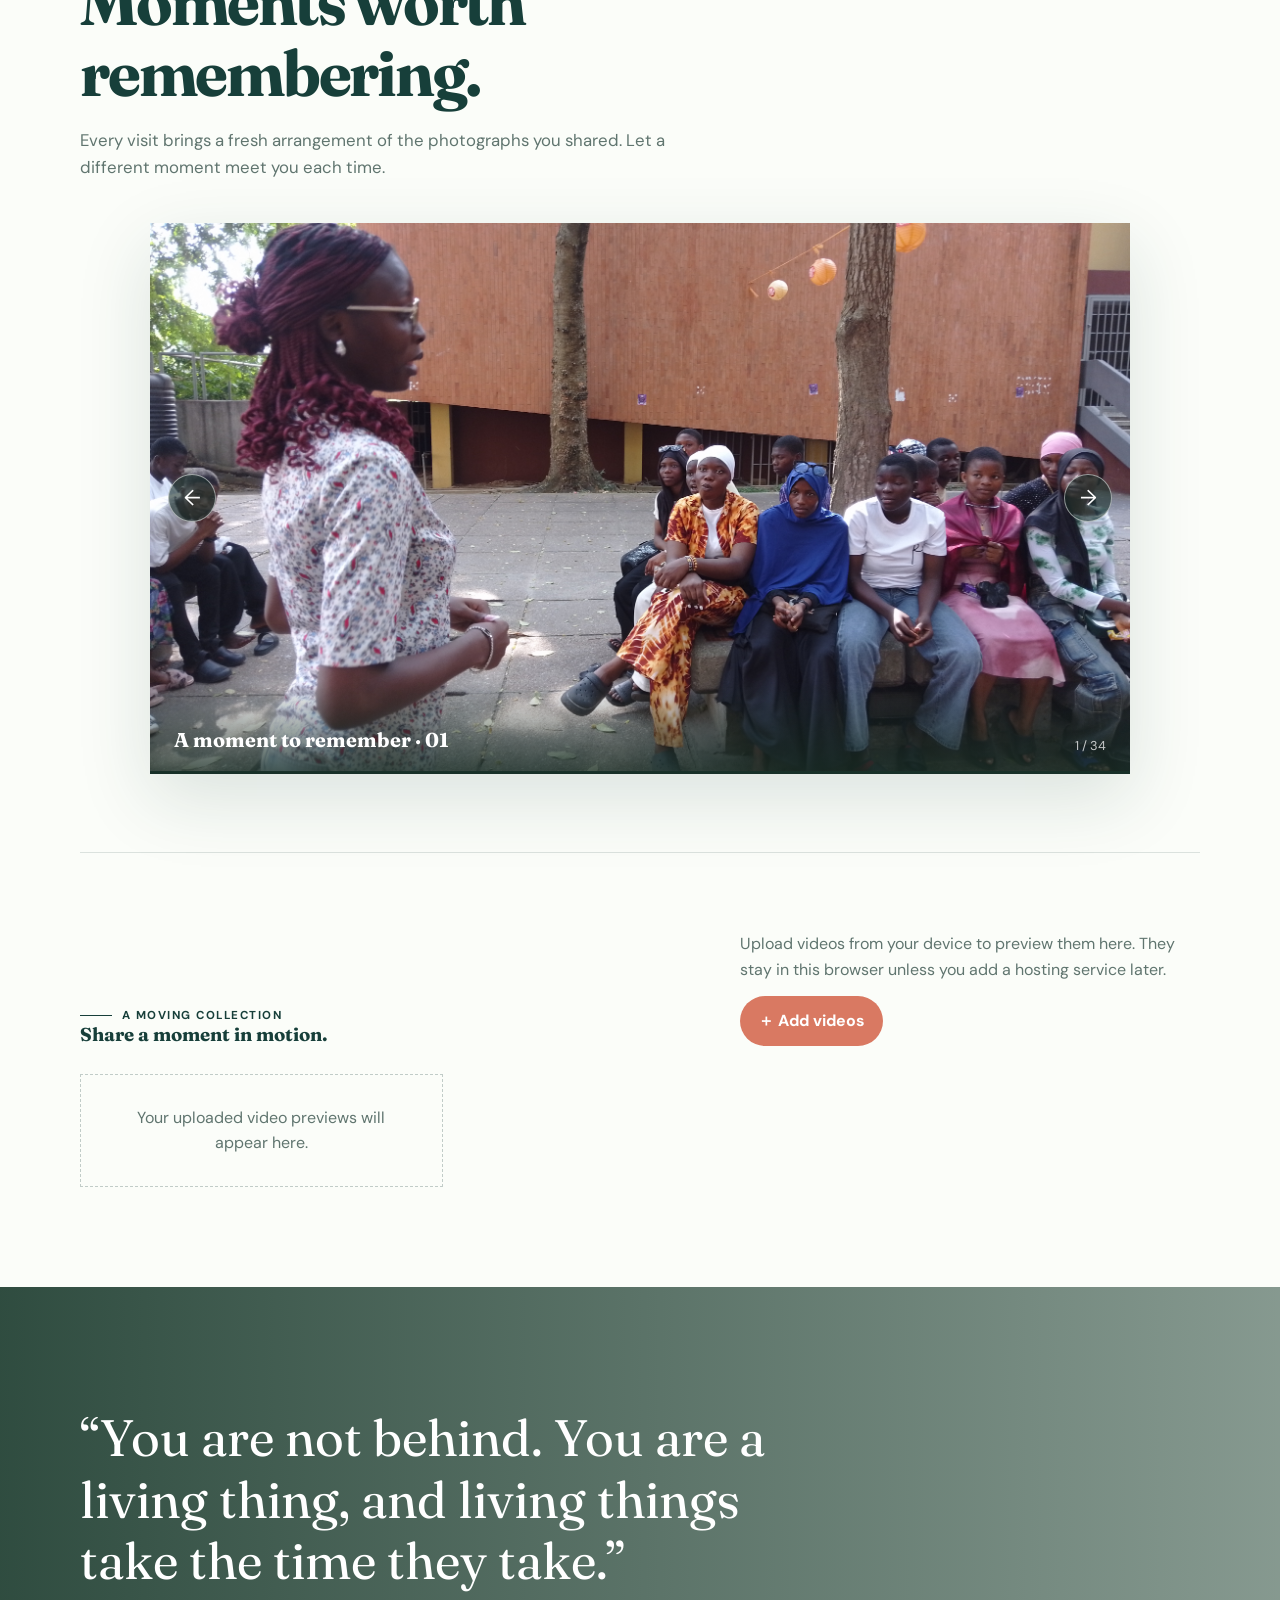
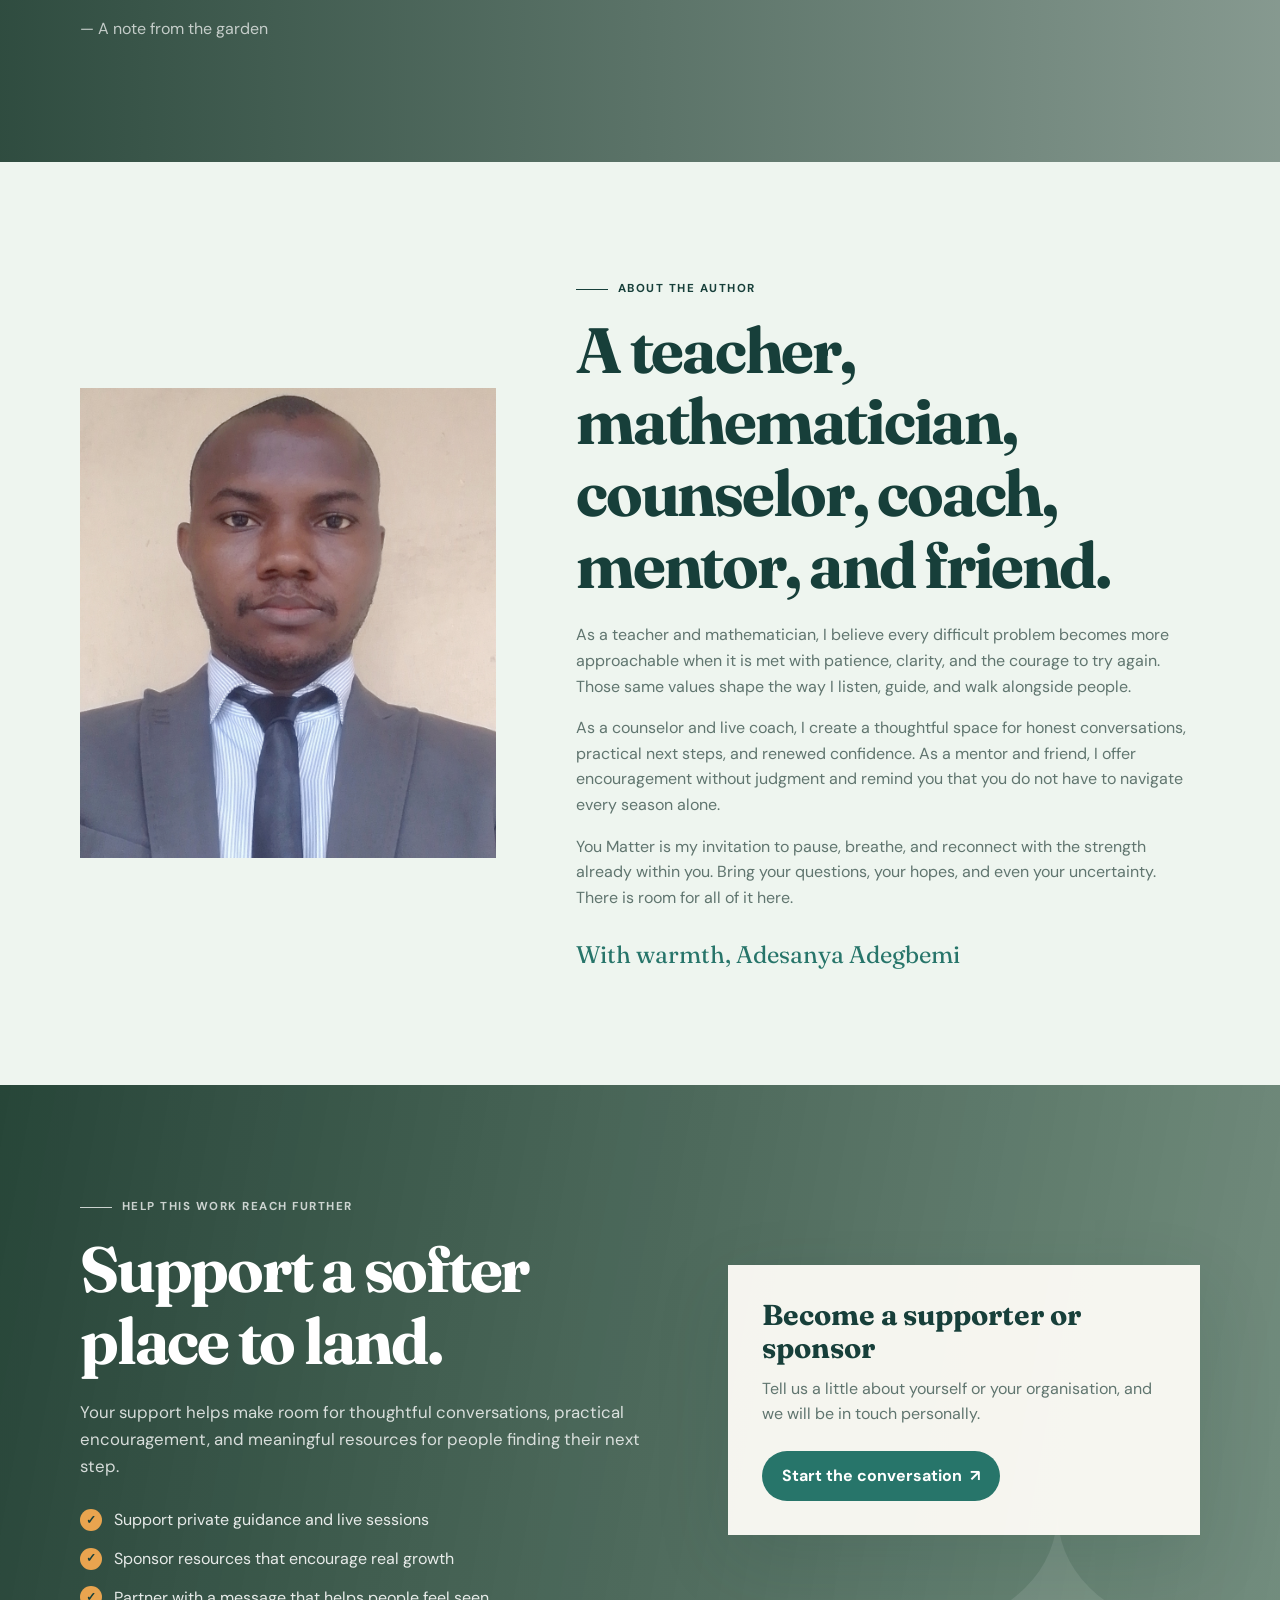
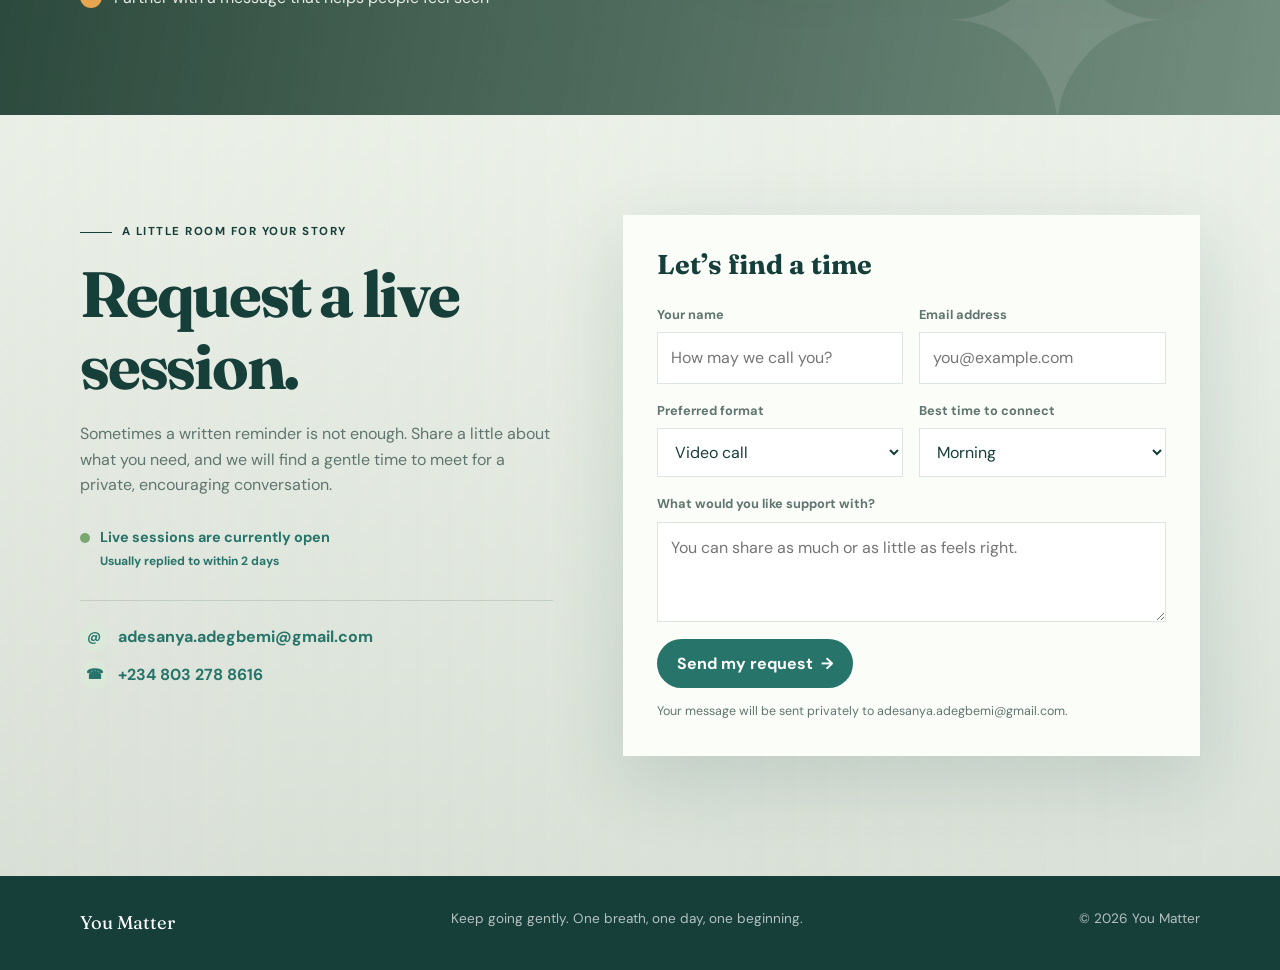
==== commit 07b41e9d: "Latest Update" ====
--- a/index.html
+++ b/index.html
@@ -35,7 +35,6 @@
         button, input, select, textarea { font: inherit; }
         button { cursor: pointer; }
         .container { width: min(1120px, calc(100% - 40px)); margin: 0 auto; }
-
         .site-header {
             position: fixed; z-index: 10; top: 0; width: 100%;
             background: rgba(255, 253, 248, .84); border-bottom: 1px solid var(--line);
@@ -73,7 +72,8 @@
         .theme-bar label { color: var(--muted); font-size: .9rem; }
         select { border: 1px solid var(--line); border-radius: 100px; padding: 10px 36px 10px 15px; color: var(--ink); background: var(--paper); }
         .paths { display: grid; grid-template-columns: repeat(2, 1fr); gap: 16px; }
-        .path-card { min-height: 235px; display: flex; flex-direction: column; justify-content: space-between; position: relative; overflow: hidden; padding: 26px; border: 1px solid var(--line); background: var(--paper); transition: transform .25s, box-shadow .25s; }
+        .path-card { min-height: 235px; display: flex; flex-direction: column; justify-content: space-between; position: relative; overflow: hidden; padding: 26px; border: 1px solid var(--line); background: var(--paper); cursor: pointer; transition: transform .25s, box-shadow .25s; }
+        .path-card::after { content: 'Read the four-page story →'; align-self: flex-start; margin-top: 16px; color: var(--moss); font-size: .78rem; font-weight: 700; }
         .path-card::before { content: ''; position: absolute; inset: 0 0 auto; height: 92px; background-position: center; background-size: cover; opacity: .9; }
         .path-card[data-theme="hope"]::before { background-image: linear-gradient(90deg, rgba(32,53,47,.38), rgba(32,53,47,.04)), url('https://images.unsplash.com/photo-1470770841072-f978cf4d019e?auto=format&fit=crop&w=900&q=80'); }
         .path-card[data-theme="strength"]::before { background-image: linear-gradient(90deg, rgba(32,53,47,.42), rgba(32,53,47,.05)), url('https://images.unsplash.com/photo-1464822759023-fed622ff2c3b?auto=format&fit=crop&w=900&q=80'); }
@@ -90,6 +90,22 @@
         .paths-cta .button { flex-shrink: 0; }
         .values { display: flex; flex-wrap: wrap; gap: 8px; max-width: 720px; margin-top: 18px; }
         .values span { padding: 6px 11px; border: 1px solid rgba(255,255,255,.35); border-radius: 100px; color: rgba(255,255,255,.9); font-size: .75rem; font-weight: 700; }
+
+        body.story-open { overflow: hidden; }
+        .story-window { position: fixed; z-index: 40; inset: 0; display: none; align-items: center; justify-content: center; padding: 24px; background: rgba(15,35,30,.82); backdrop-filter: blur(10px); }
+        .story-window.open { display: flex; }
+        .story-card { position: relative; width: min(780px, 100%); max-height: min(760px, 92vh); overflow: auto; padding: 58px clamp(26px, 6vw, 72px) 32px; background: var(--paper); box-shadow: 0 30px 90px rgba(0,0,0,.3); }
+        .story-close { position: absolute; top: 16px; right: 16px; display: grid; place-items: center; width: 40px; height: 40px; border: 1px solid var(--line); border-radius: 50%; color: var(--ink); background: transparent; font-size: 1.3rem; }
+        .story-close:hover { color: #fff; background: var(--moss); }
+        .story-theme { color: var(--moss); letter-spacing: .13em; text-transform: uppercase; font-size: .72rem; font-weight: 700; }
+        .story-card h2 { max-width: 600px; margin: 14px 0 20px; font-size: clamp(2.2rem, 5vw, 4rem); }
+        .story-page { min-height: 220px; color: var(--muted); font-size: 1.08rem; }
+        .story-footer { display: flex; align-items: center; justify-content: space-between; gap: 18px; padding-top: 24px; border-top: 1px solid var(--line); }
+        .story-progress { color: var(--muted); font-size: .82rem; font-weight: 700; }
+        .story-actions { display: flex; gap: 10px; }
+        .story-actions button { border: 1px solid var(--line); border-radius: 100px; padding: 10px 16px; color: var(--ink); background: transparent; font-weight: 700; }
+        .story-actions button:hover:not(:disabled) { color: #fff; background: var(--moss); }
+        .story-actions button:disabled { cursor: not-allowed; opacity: .4; }
 
         .support-section { position: relative; overflow: hidden; padding: 105px 0; color: #fff; background: linear-gradient(100deg, rgba(31, 62, 49, .96), rgba(68, 102, 83, .72)), url('https://images.unsplash.com/photo-1511497584788-876760111969?auto=format&fit=crop&w=2200&q=85') center/cover; }
         .support-section::after { content: '✦'; position: absolute; right: 8%; bottom: -50px; color: rgba(255,255,255,.1); font-family: 'Fraunces', serif; font-size: 18rem; line-height: 1; }
@@ -190,6 +206,10 @@
             .gallery-caption { padding: 36px 15px 12px; }
             .video-gallery-heading { align-items: flex-start; flex-direction: column; }
             .video-grid { grid-template-columns: 1fr; }
+            .story-window { padding: 14px; }
+            .story-card { padding: 54px 22px 24px; }
+            .story-page { min-height: 260px; font-size: 1rem; }
+            .story-footer { align-items: flex-start; flex-direction: column; }
             .form-row { grid-template-columns: 1fr; gap: 0; }
             .theme-bar { align-items: flex-start; flex-direction: column; }
             .footer-inner { flex-direction: column; }
@@ -225,7 +245,7 @@
             <div class="section-heading">
                 <span class="eyebrow">Ten reminders for the road</span>
                 <h2>There is more light ahead than you can see today.</h2>
-                <p>Take what you need. Read slowly. Save a thought for the days when you need it most.</p>
+                <p>Take what you need. Select any pathway to read its four-page story, free for every visitor.</p>
             </div>
             <div class="theme-bar"><label for="theme-select">Choose your reading atmosphere</label><select id="theme-select"><option value="all">All pathways</option><option value="hope">Hope & beginnings</option><option value="strength">Strength & self-trust</option><option value="peace">Peace & presence</option></select></div>
             <div class="paths">
@@ -242,6 +262,19 @@
             </div>
             <div class="paths-cta"><div><p>Want to know more about the decisions, choices, and values that can help shape your life for the better?</p><div class="values" aria-label="Values and choices for a better life"><span>Choose clarity</span><span>Practice courage</span><span>Lead with compassion</span><span>Protect your boundaries</span><span>Build consistency</span><span>Stay curious</span><span>Value connection</span><span>Notice gratitude</span></div></div><a class="button light" href="#live">Request a live session <span aria-hidden="true">↗</span></a></div>
         </section>
+
+        <div class="story-window" id="story-window" aria-hidden="true" role="dialog" aria-modal="true" aria-labelledby="story-title">
+            <article class="story-card">
+                <button class="story-close" id="story-close" type="button" aria-label="Close story">×</button>
+                <div class="story-theme" id="story-theme"></div>
+                <h2 id="story-title"></h2>
+                <div class="story-page" id="story-page"></div>
+                <div class="story-footer">
+                    <span class="story-progress" id="story-progress" aria-live="polite"></span>
+                    <div class="story-actions"><button id="story-prev" type="button">← Previous</button><button id="story-next" type="button">Next →</button></div>
+                </div>
+            </article>
+        </div>
 
         <section class="gallery-section" id="gallery">
             <div class="container">
@@ -294,12 +327,75 @@
         </section>
     </main>
     <footer><div class="container footer-inner"><span class="footer-brand">You Matter</span><span>Keep going gently. One breath, one day, one beginning.</span><span>© 2026 You Matter</span></div></footer>
+    <script src="pathway-stories.js"></script>
     <script>
         const themeSelect = document.querySelector('#theme-select');
         const pathCards = document.querySelectorAll('.path-card');
         themeSelect.addEventListener('change', () => {
             const theme = themeSelect.value;
             pathCards.forEach(card => { card.hidden = theme !== 'all' && card.dataset.theme !== theme; });
+        });
+
+        const pathwayStories = window.youMatterPathwayStories;
+        const storyWindow = document.querySelector('#story-window');
+        const storyTitle = document.querySelector('#story-title');
+        const storyTheme = document.querySelector('#story-theme');
+        const storyPage = document.querySelector('#story-page');
+        const storyProgress = document.querySelector('#story-progress');
+        const storyPrevious = document.querySelector('#story-prev');
+        const storyNext = document.querySelector('#story-next');
+        const storyClose = document.querySelector('#story-close');
+        let activeStory = null;
+        let storyPageIndex = 0;
+        let lastStoryTrigger = null;
+
+        const renderStoryPage = () => {
+            storyTitle.textContent = activeStory.title;
+            storyTheme.textContent = `${activeStory.theme} pathway`;
+            storyPage.textContent = activeStory.pages[storyPageIndex];
+            storyProgress.textContent = `Page ${storyPageIndex + 1} of ${activeStory.pages.length}`;
+            storyPrevious.disabled = storyPageIndex === 0;
+            storyNext.disabled = storyPageIndex === activeStory.pages.length - 1;
+        };
+        const openStory = (story, trigger) => {
+            activeStory = story;
+            storyPageIndex = 0;
+            lastStoryTrigger = trigger;
+            renderStoryPage();
+            storyWindow.classList.add('open');
+            storyWindow.setAttribute('aria-hidden', 'false');
+            document.body.classList.add('story-open');
+            storyClose.focus();
+        };
+        const closeStory = () => {
+            storyWindow.classList.remove('open');
+            storyWindow.setAttribute('aria-hidden', 'true');
+            document.body.classList.remove('story-open');
+            if (lastStoryTrigger?.isConnected) lastStoryTrigger.focus();
+        };
+        pathCards.forEach((card, index) => {
+            card.setAttribute('role', 'button');
+            card.setAttribute('tabindex', '0');
+            card.setAttribute('aria-haspopup', 'dialog');
+            card.setAttribute('aria-label', `Read pathway story: ${pathwayStories[index].title}`);
+            const activate = () => openStory(pathwayStories[index], card);
+            card.addEventListener('click', activate);
+            card.addEventListener('keydown', event => {
+                if (event.key === 'Enter' || event.key === ' ') {
+                    event.preventDefault();
+                    activate();
+                }
+            });
+        });
+        storyPrevious.addEventListener('click', () => { if (storyPageIndex > 0) { storyPageIndex -= 1; renderStoryPage(); } });
+        storyNext.addEventListener('click', () => { if (storyPageIndex < activeStory.pages.length - 1) { storyPageIndex += 1; renderStoryPage(); } });
+        storyClose.addEventListener('click', closeStory);
+        storyWindow.addEventListener('click', event => { if (event.target === storyWindow) closeStory(); });
+        document.addEventListener('keydown', event => {
+            if (!storyWindow.classList.contains('open')) return;
+            if (event.key === 'Escape') closeStory();
+            if (event.key === 'ArrowLeft' && storyPageIndex > 0) { storyPageIndex -= 1; renderStoryPage(); }
+            if (event.key === 'ArrowRight' && storyPageIndex < activeStory.pages.length - 1) { storyPageIndex += 1; renderStoryPage(); }
         });
 
         const galleryImages = [
